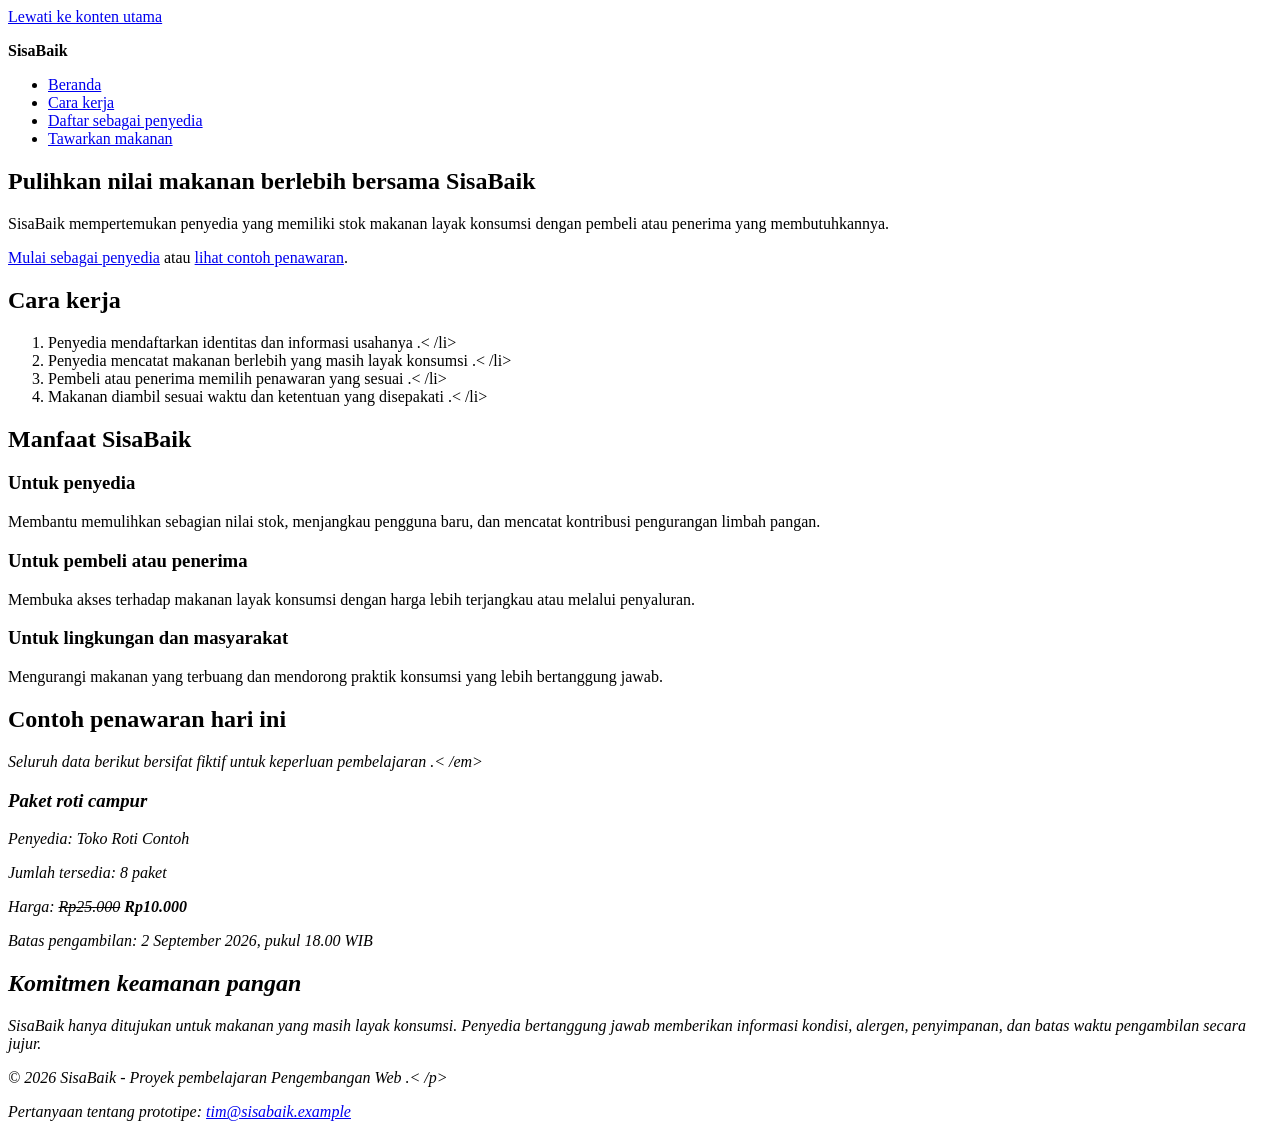
==== index.html @ a322e3f2 "feat: add semantic SisaBaik information page" ====
<! doctype html>
<html lang="id">
<head>
<meta charset="utf-8">
<meta name="viewport" content="width=device-width, initial-scale=1">
<meta
name="description"
content="SisaBaik membantu penyedia menawarkan makanan berlebih agar tetap bernilai, terjangkau, dan tidak
terbuang."
>
<title>Beranda | SisaBaik</title>
</head>
<body>
<a href="#konten-utama">Lewati ke konten utama</a>

<header>
<p><strong>SisaBaik</strong></p>
<nav aria-label="Navigasi utama">
<ul>
<li><a href="index.html" aria-current="page">Beranda</a></li>
<li><a href="#cara-kerja">Cara kerja</a></li>
<li><a href="daftar-penyedia.html">Daftar sebagai penyedia</a></li>
<li><a href="tawarkan-makanan.html">Tawarkan makanan</a></li>
</ul>
</nav>
</header>

<main id="konten-utama" tabindex="-1">
<section aria-labelledby="judul-utama">
<h1 id="judul-utama">Pulihkan nilai makanan berlebih bersama SisaBaik</h1>
<p>
SisaBaik mempertemukan penyedia yang memiliki stok makanan layak
konsumsi dengan pembeli atau penerima yang membutuhkannya.
</p>

<p>
<a href="daftar-penyedia.html">Mulai sebagai penyedia</a>
atau
<a href="#penawaran-contoh">lihat contoh penawaran</a>.
</p>
</section>

<section id="cara-kerja" aria-labelledby="judul-cara-kerja">
<h2 id="judul-cara-kerja">Cara kerja</h2>
<ol>
<li>Penyedia mendaftarkan identitas dan informasi usahanya .< /li>
<li>Penyedia mencatat makanan berlebih yang masih layak konsumsi .< /li>
<li>Pembeli atau penerima memilih penawaran yang sesuai .< /li>
<li>Makanan diambil sesuai waktu dan ketentuan yang disepakati .< /li>
</ol>
</section>

<section aria-labelledby="judul-manfaat">
<h2 id="judul-manfaat">Manfaat SisaBaik</h2>

<article>
<h3>Untuk penyedia</h3>
<p>
Membantu memulihkan sebagian nilai stok, menjangkau pengguna baru,
dan mencatat kontribusi pengurangan limbah pangan.
</p>
</article>

<article>
<h3>Untuk pembeli atau penerima</h3>
<p>
Membuka akses terhadap makanan layak konsumsi dengan harga lebih
terjangkau atau melalui penyaluran.

</p>
</article>

<article>
<h3>Untuk lingkungan dan masyarakat</h3>
<p>
Mengurangi makanan yang terbuang dan mendorong praktik konsumsi
yang lebih bertanggung jawab.
</p>
</article>
</section>

<section id="penawaran-contoh" aria-labelledby="judul-penawaran">
<h2 id="judul-penawaran">Contoh penawaran hari ini</h2>
<p><em>Seluruh data berikut bersifat fiktif untuk keperluan pembelajaran .< /em></p>

<article>
<h3>Paket roti campur</h3>
<p>Penyedia: Toko Roti Contoh</p>
<p>Jumlah tersedia: <data value="8">8 paket</data></p>
<p>Harga: <del>Rp25.000</del> <strong>Rp10.000</strong></p>
<p>
Batas pengambilan:
<time datetime="2026-09-02T18:00:00+07:00">
2 September 2026, pukul 18.00 WIB
</time>
</p>
</article>
</section>

<section aria-labelledby="judul-keamanan">
<h2 id="judul-keamanan">Komitmen keamanan pangan</h2>
<p>
SisaBaik hanya ditujukan untuk makanan yang masih layak konsumsi.
Penyedia bertanggung jawab memberikan informasi kondisi, alergen,
penyimpanan, dan batas waktu pengambilan secara jujur.
</p>
</section>
</main>

<footer>
<p>&copy; 2026 SisaBaik - Proyek pembelajaran Pengembangan Web .< /p>
<address>
Pertanyaan tentang prototipe:
<a href="mailto:tim@sisabaik.example">tim@sisabaik.example</a>
</address>
</footer>
</body>
</html>
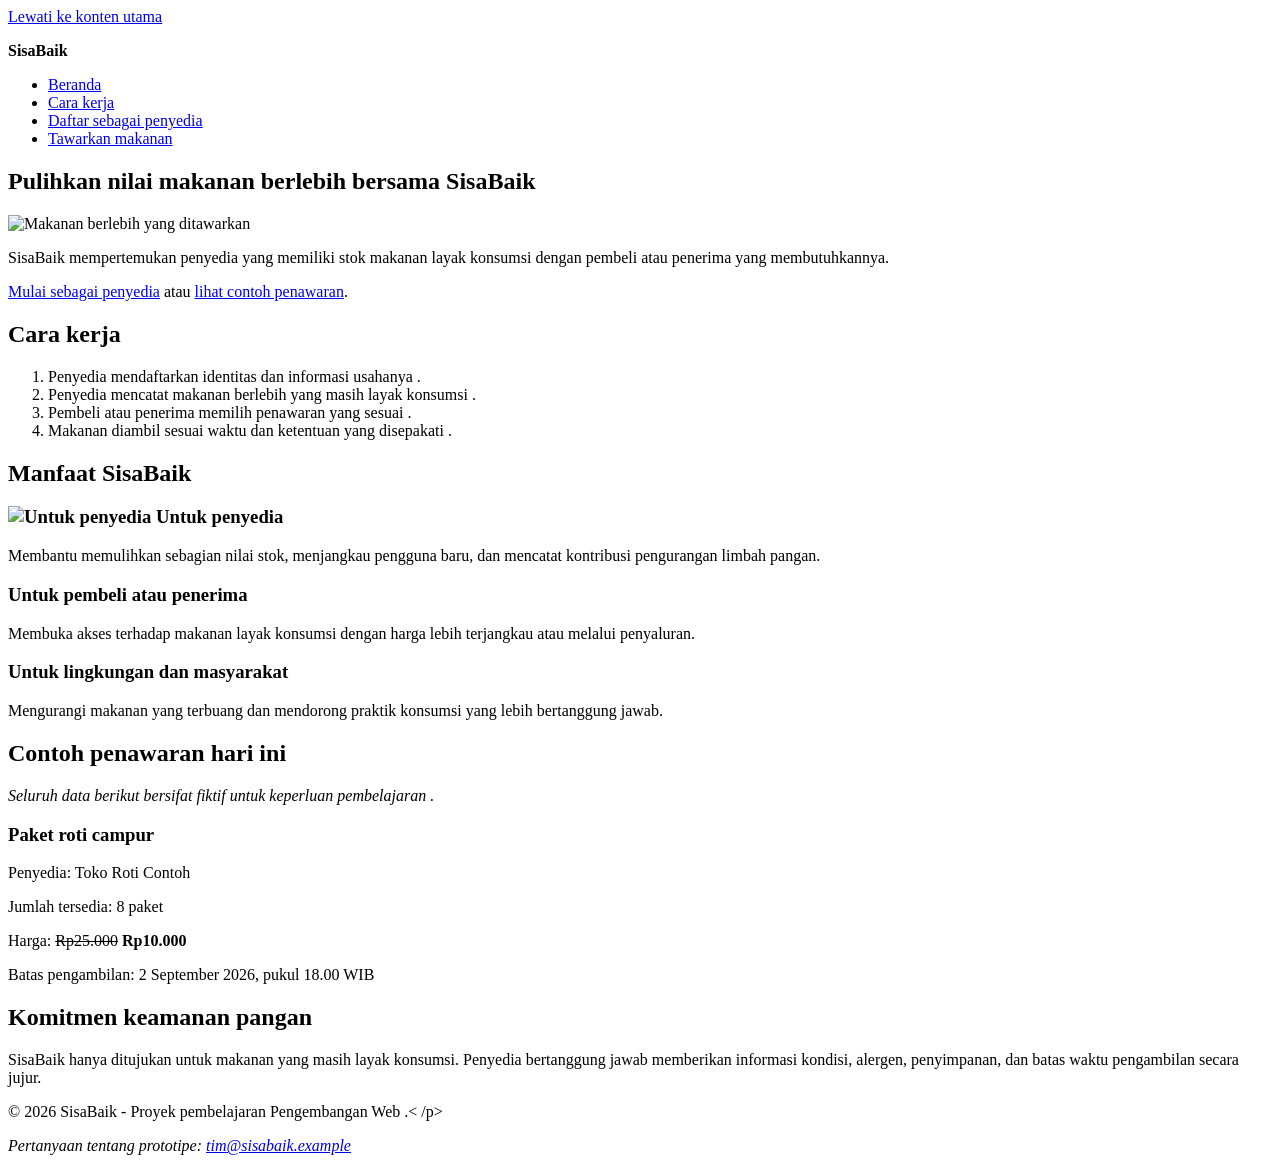
==== commit 9aed1db1: "feat: add semantic SisaBaik information page" ====
--- a/index.html
+++ b/index.html
@@ -1,4 +1,4 @@
-<! doctype html>
+<!doctype html>
 <html lang="id">
 <head>
 <meta charset="utf-8">
@@ -28,6 +28,7 @@
 <main id="konten-utama" tabindex="-1">
 <section aria-labelledby="judul-utama">
 <h1 id="judul-utama">Pulihkan nilai makanan berlebih bersama SisaBaik</h1>
+<img src="https://i.pinimg.com/1200x/7a/20/2a/7a202a8a9bad6365481005bea789d373.jpg" alt="Makanan berlebih yang ditawarkan">
 <p>
 SisaBaik mempertemukan penyedia yang memiliki stok makanan layak
 konsumsi dengan pembeli atau penerima yang membutuhkannya.
@@ -43,10 +44,10 @@
 <section id="cara-kerja" aria-labelledby="judul-cara-kerja">
 <h2 id="judul-cara-kerja">Cara kerja</h2>
 <ol>
-<li>Penyedia mendaftarkan identitas dan informasi usahanya .< /li>
-<li>Penyedia mencatat makanan berlebih yang masih layak konsumsi .< /li>
-<li>Pembeli atau penerima memilih penawaran yang sesuai .< /li>
-<li>Makanan diambil sesuai waktu dan ketentuan yang disepakati .< /li>
+<li>Penyedia mendaftarkan identitas dan informasi usahanya .</li>
+<li>Penyedia mencatat makanan berlebih yang masih layak konsumsi .</li>
+<li>Pembeli atau penerima memilih penawaran yang sesuai .</li>
+<li>Makanan diambil sesuai waktu dan ketentuan yang disepakati .</li>
 </ol>
 </section>
 
@@ -54,7 +55,9 @@
 <h2 id="judul-manfaat">Manfaat SisaBaik</h2>
 
 <article>
-<h3>Untuk penyedia</h3>
+<h3>
+<img src="https://i.pinimg.com/736x/c1/ca/9c/c1ca9c968f1ae34e19559c67ee6267c0.jpg" alt="Untuk penyedia" width="24" height="24">
+Untuk penyedia</h3>
 <p>
 Membantu memulihkan sebagian nilai stok, menjangkau pengguna baru,
 dan mencatat kontribusi pengurangan limbah pangan.
@@ -81,7 +84,7 @@
 
 <section id="penawaran-contoh" aria-labelledby="judul-penawaran">
 <h2 id="judul-penawaran">Contoh penawaran hari ini</h2>
-<p><em>Seluruh data berikut bersifat fiktif untuk keperluan pembelajaran .< /em></p>
+<p><em>Seluruh data berikut bersifat fiktif untuk keperluan pembelajaran .</em></p>
 
 <article>
 <h3>Paket roti campur</h3>
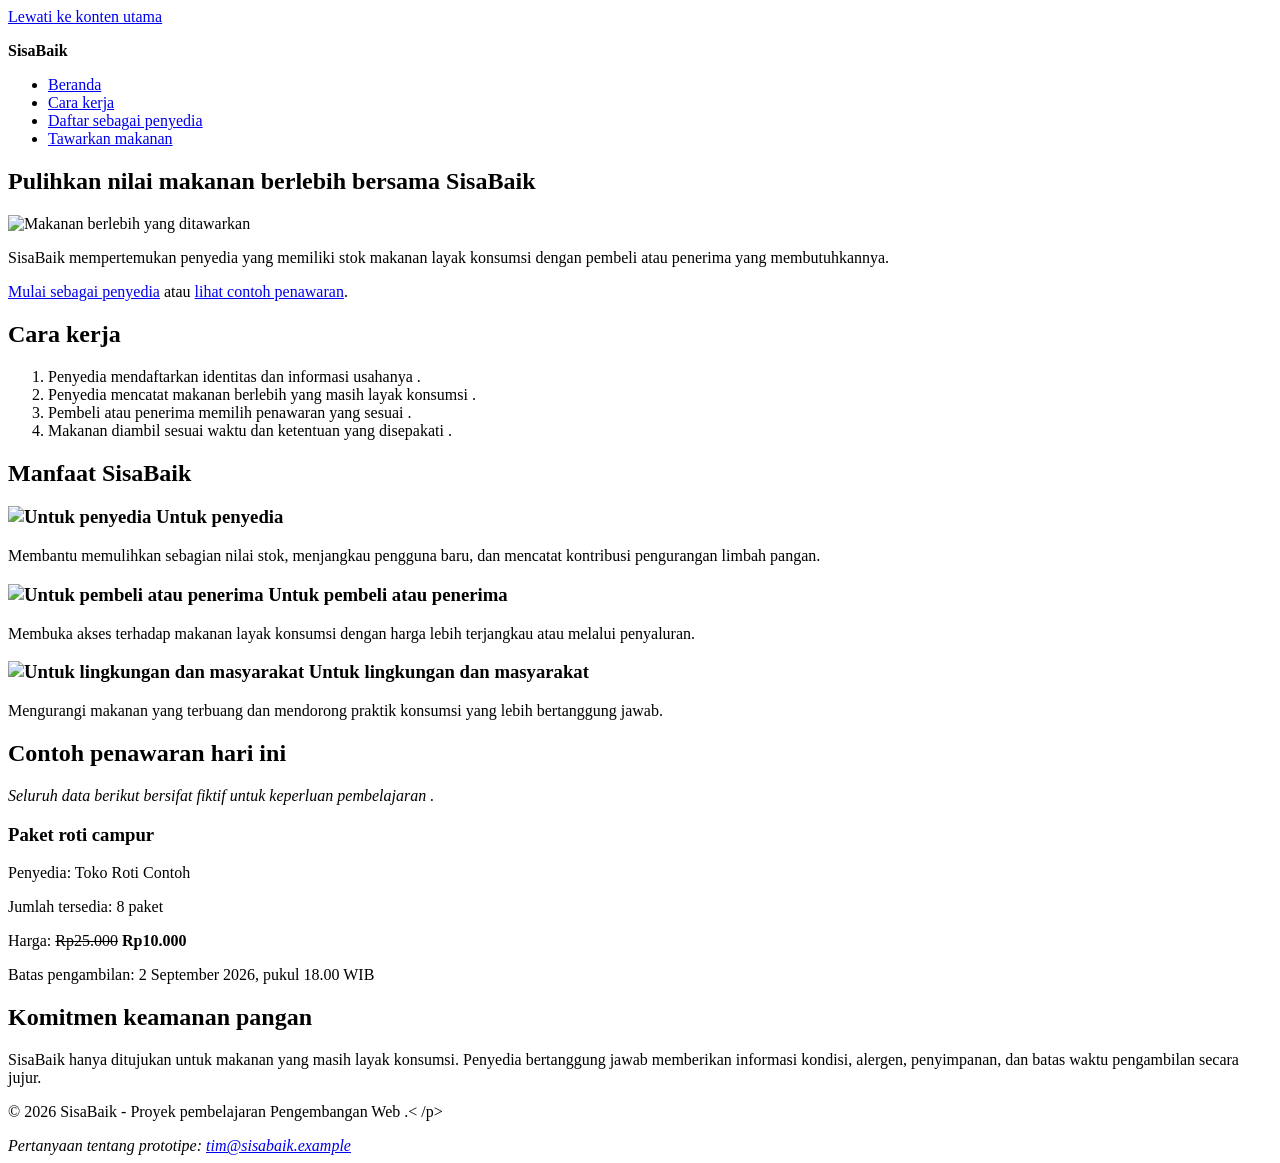
==== commit 927c9f3a: "feat: add semantic SisaBaik information page" ====
--- a/index.html
+++ b/index.html
@@ -65,7 +65,8 @@
 </article>
 
 <article>
-<h3>Untuk pembeli atau penerima</h3>
+<h3>
+ <img src="https://i.pinimg.com/736x/54/f4/b5/54f4b563f3159dc4403626c50e07b2ee.jpg" alt="Untuk pembeli atau penerima" width="24" height="24"> Untuk pembeli atau penerima</h3>
 <p>
 Membuka akses terhadap makanan layak konsumsi dengan harga lebih
 terjangkau atau melalui penyaluran.
@@ -74,7 +75,8 @@
 </article>
 
 <article>
-<h3>Untuk lingkungan dan masyarakat</h3>
+<h3>
+ <img src="https://i.pinimg.com/736x/95/54/26/95542684d42ed89b2cd9ba2938231e7e.jpg" alt="Untuk lingkungan dan masyarakat" width="24" height="24"> Untuk lingkungan dan masyarakat</h3>
 <p>
 Mengurangi makanan yang terbuang dan mendorong praktik konsumsi
 yang lebih bertanggung jawab.
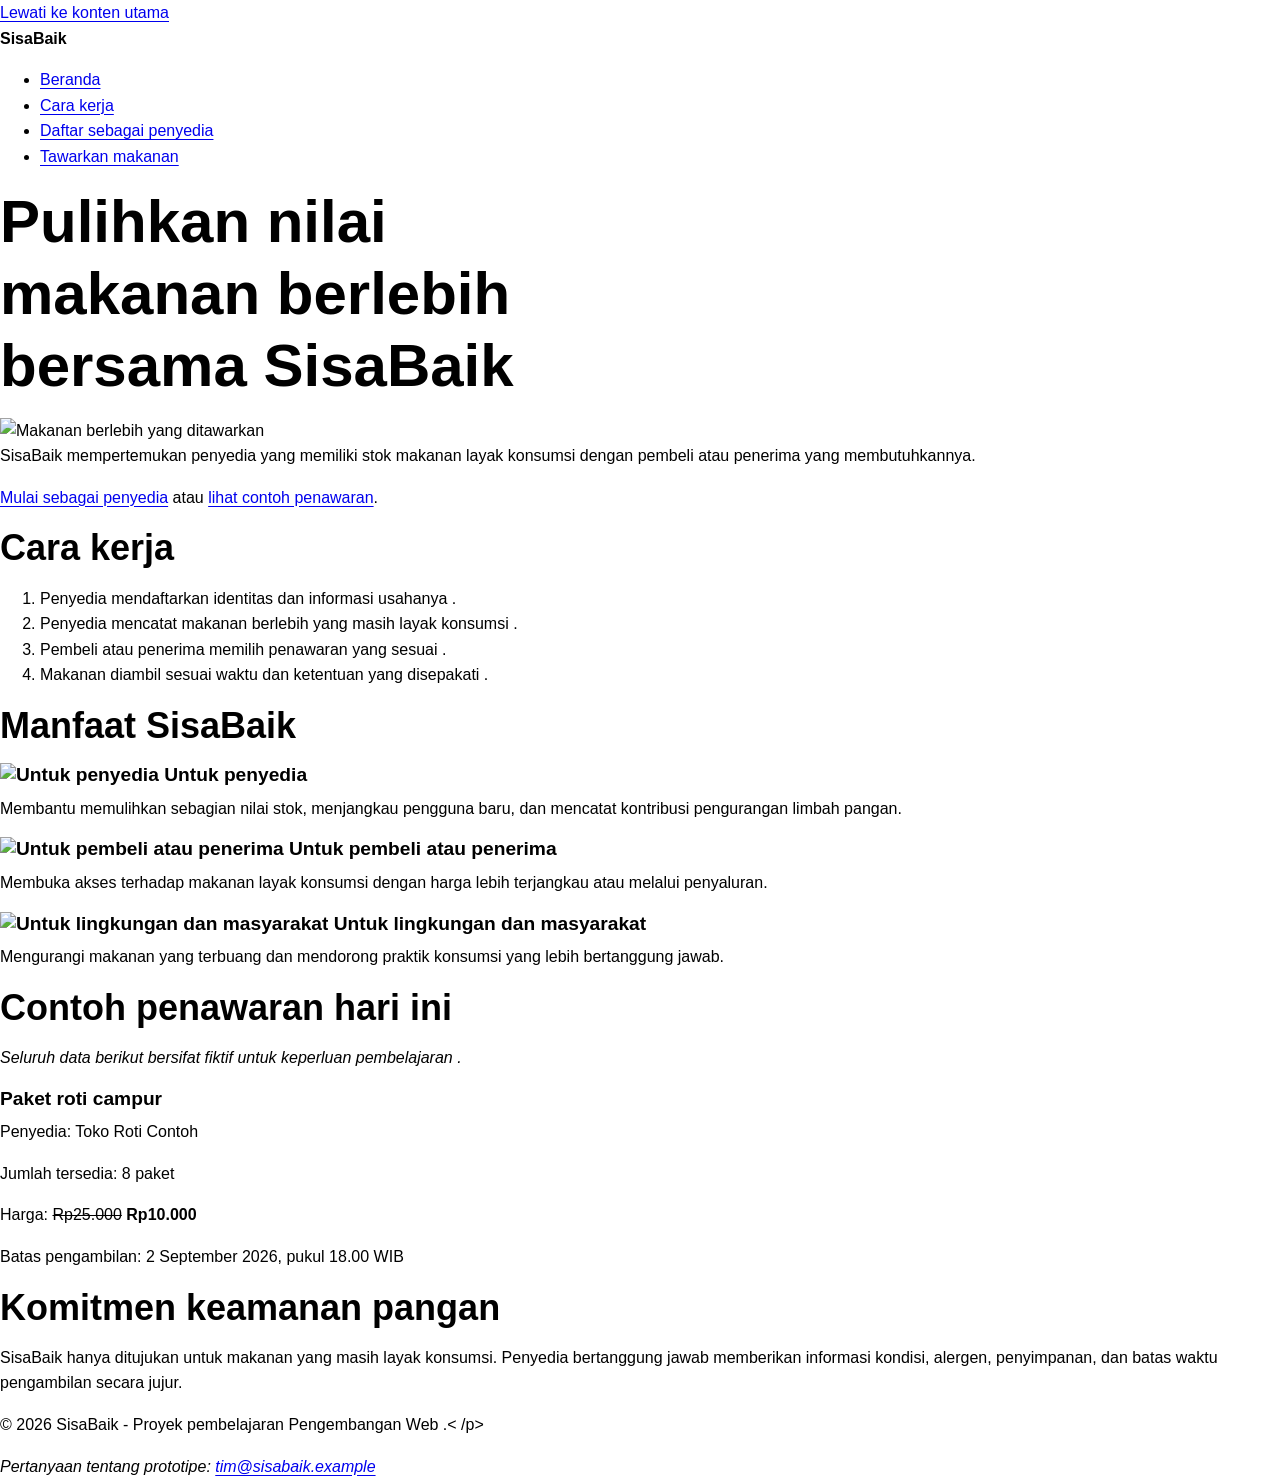
==== commit 812bed90: "feat: add responsive SisaBaik visual system" ====
--- a/index.html
+++ b/index.html
@@ -9,6 +9,7 @@
 terbuang."
 >
 <title>Beranda | SisaBaik</title>
+<link rel="stylesheet" href="styles.css">
 </head>
 <body>
 <a href="#konten-utama">Lewati ke konten utama</a>
--- a/styles.css
+++ b/styles.css
@@ -0,0 +1,378 @@
+:root {
+-- color-primary: #176b4d;
+-- color-primary-dark: #0f4f39;
+-- color-primary-soft: #e8f5ef;
+-- color-accent: #f2b84b;
+-- color-text: #17211b;
+-- color-muted: #52615a;
+-- color-surface: #ffffff;
+-- color-background: #f5f8f6;
+-- color-border: #cbd8d1;
+-- color-danger: #a52a2a;
+-- shadow-card: 0 0.5rem 1.5rem rgb(23 33 27 / 10%);
+-- radius-small: 0.5rem;
+-- radius-medium: 0.9rem;
+-- radius-large: 1.4rem;
+-- content-width: 72rem;
+}
+
+*:: before,
+*:: after {
+box-sizing: border-box;
+}
+html {
+scroll-behavior: smooth;
+}
+body {
+margin: 0;
+background: var( -- color-background);
+color: var( -- color-text);
+font-family: Arial, Helvetica, sans-serif;
+font-size: 1rem;
+line-height: 1.6;
+}
+h1,
+h2,
+h3,
+p {
+margin-block-start: 0;
+}
+h1,
+h2,
+h3 {
+line-height: 1.2;
+}
+h1 {
+max-width: 18ch;
+margin-block-end: 1rem;
+font-size: clamp(2rem, 7vw, 3.75rem);
+}
+
+h2 {
+margin-block-end: 1rem;
+font-size: clamp(1.5rem, 4vw, 2.25rem);
+}
+
+h3 {
+margin-block-end: 0.6rem;
+font-size: 1.2rem;
+}
+a {
+color: var( -- color-primary-dark);
+text-underline-offset: 0.2em;
+}
+a:hover {
+text-decoration-thickness: 0.18em;
+}
+:focus-visible {
+outline: 0.2rem solid var( -- color-accent);
+outline-offset: 0.2rem;
+}
+.skip-link {
+position: absolute;
+inset-block-start: 0.5rem;
+inset-inline-start: 0.5rem;
+z-index: 100;
+padding: 0.7rem 1rem;
+border-radius: var( -- radius-small);
+background: var( -- color-text);
+color: var( -- color-surface);
+transform: translateY(-180%);
+}
+.skip-link:focus {
+transform: translateY(0);
+}
+.container {
+width: min(100% - 2rem, var( -- content-width));
+margin-inline: auto;
+}
+.site-header {
+background: var( -- color-surface);
+border-block-end: 0.0625rem solid var( -- color-border);
+}
+.header-layout {
+display: flex;
+}
+
+flex-direction: column;
+gap: 0.75rem;
+padding-block: 1rem;
+
+.brand {
+margin: 0;
+color: var( -- color-primary-dark);
+font-size: 1.4rem;
+font-weight: 700;
+}
+.nav-list {
+display: flex;
+flex-wrap: wrap;
+gap: 0.5rem 1rem;
+margin: 0;
+padding: 0;
+list-style: none;
+}
+.nav-list a {
+display: inline-block;
+padding-block: 0.35rem;
+font-weight: 700;
+}
+.nav-list a[aria-current="page"] {
+color: var( -- color-primary);
+text-decoration-thickness: 0.2em;
+}
+.hero {
+padding-block: clamp(3rem, 10vw, 7rem);
+background:
+linear-gradient(135deg, rgb(232 245 239 / 95%), rgb(255 255 255 / 92%));
+}
+.hero-layout {
+display: grid;
+gap: 2rem;
+align-items: center;
+}
+.eyebrow f
+margin-block-end: 0.5rem;
+color: var( -- color-primary-dark);
+font-weight: 700;
+letter-spacing: 0.05em;
+text-transform: uppercase;
+
+.lead {
+max-width: 62ch;
+color: var( -- color-muted);
+font-size: 1.1rem;
+}
+
+.hero-panel {
+padding: 1.5rem;
+border: 0.0625rem solid var( -- color-border);
+border-radius: var( -- radius-large);
+background: var( -- color-surface);
+box-shadow: var( -- shadow-card);
+}
+.hero-panel strong {
+display: block;
+color: var( -- color-primary-dark);
+font-size: 2rem;
+}
+.button-group,
+.form-actions {
+display: flex;
+flex-wrap: wrap;
+gap: 0.75rem;
+align-items: center;
+}
+.button {
+display: inline-block;
+padding: 0.75rem 1rem;
+border: 0.125rem solid var( -- color-primary);
+border-radius: var( -- radius-small);
+background: var( -- color-primary);
+color: var( -- color-surface);
+font: inherit;
+font-weight: 700;
+line-height: 1.2;
+text-decoration: none;
+cursor: pointer;
+}
+
+.button:hover {
+background: var( -- color-primary-dark);
+border-color: var( -- color-primary-dark);
+}
+
+.button-secondary {
+background: transparent;
+color: var( -- color-primary-dark);
+}
+.section {
+padding-block: clamp(2.5rem, 7vw, 5rem);
+}
+.section-alt {
+background: var( -- color-surface);
+}
+.section-intro {
+max-width: 65ch;
+color: var( -- color-muted);
+}
+.steps-grid,
+.benefit-grid,
+.offer-grid {
+display: grid;
+grid-template-columns: 1fr;
+gap: 1rem;
+}
+.card {
+padding: 1.25rem;
+border: 0.0625rem solid var( -- color-border);
+border-radius: var( -- radius-medium);
+background: var( -- color-surface);
+box-shadow: var( -- shadow-card);
+}
+
+.step-number {
+display: inline-grid;
+width: 2.25rem;
+height: 2.25rem;
+margin-block-end: 0.75rem;
+place-items: center;
+border-radius: 50%;
+background: var( -- color-primary-soft);
+color: var( -- color-primary-dark);
+font-weight: 700;
+}
+.offer-card {
+display: flex;
+flex-direction: column;
+overflow: hidden;
+border: 0.0625rem solid var( -- color-border);
+border-radius: var( -- radius-medium);
+background: var( -- color-surface);
+box-shadow: var( -- shadow-card);
+}
+.offer-card __ visual {
+min-height: 8rem;
+background: linear-gradient(135deg, var( -- color-primary), var( -- color-primary-dark));
+}
+.offer-card __ content {
+display: flex;
+flex: 1;
+flex-direction: column;
+padding: 1.25rem;
+}
+.offer-card __ meta {
+color: var( -- color-muted);
+}
+.offer-card __ price {
+margin-block-start: auto;
+font-size: 1.15rem;
+}
+
+.badge {
+display: inline-block;
+width: fit-content;
+margin-block-end: 0.75rem;
+padding: 0.25rem 0.6rem;
+border-radius: 999px;
+background: var( -- color-primary-soft);
+color: var( -- color-primary-dark);
+font-size: 0.85rem;
+font-weight: 700;
+}
+
+.notice {
+padding: 1rem;
+border-inline-start: 0.3rem solid var( -- color-primary);
+border-radius: var( -- radius-small);
+background: var( -- color-primary-soft);
+}
+.page-heading {
+padding-block: clamp(2.5rem, 7vw, 5rem) 2rem;
+}
+.form-card {
+max-width: 56rem;
+margin-block-end: 3rem;
+padding: clamp(1rem, 4vw, 2rem);
+border: 0.0625rem solid var( -- color-border);
+border-radius: var( -- radius-large);
+background: var( -- color-surface);
+box-shadow: var( -- shadow-card);
+}
+.form-section {
+margin: 0 0 1.5rem;
+padding: 1.25rem;
+border: 0.0625rem solid var( -- color-border);
+border-radius: var( -- radius-medium);
+}
+.form-section legend {
+padding-inline: 0.4rem;
+color: var( -- color-primary-dark);
+font-size: 1.1rem;
+font-weight: 700;
+}
+label {
+display: inline-block;
+margin-block-end: 0.35rem;
+font-weight: 700;
+}
+input,
+select,
+textarea {
+width: 100%;
+padding: 0.7rem 0.75rem;
+border: 0.0625rem solid #809087;
+border-radius: var( -- radius-small);
+background: var( -- color-surface);
+color: var( -- color-text);
+font: inherit;
+}
+textarea {
+resize: vertical;
+}
+input:focus,
+select:focus,
+textarea:focus {
+border-color: var( -- color-primary-dark);
+}
+input[type="checkbox"],
+input[type="radio"] {
+width: 1.1rem;
+height: 1.1rem;
+margin: 0.2rem 0 0;
+accent-color: var( -- color-primary);
+}
+.required-note {
+color: var( -- color-muted);
+}
+.site-footer {
+padding-block: 2rem;
+background: var( -- color-primary-dark);
+color: var( -- color-surface);
+}
+.site-footer a {
+color: var( -- color-surface);
+}
+.footer-layout {
+display: flex;
+flex-direction: column;
+gap: 0.5rem;
+}
+.footer-layout p,
+.footer-layout address {
+margin: 0;
+}
+@media (min-width: 48rem) {
+.header-layout {
+flex-direction: row;
+justify-content: space-between;
+align-items: center;
+}
+
+.hero-layout {
+grid-template-columns: minmax(0, 1.5fr) minmax(15rem, 0.7fr);
+}
+.steps-grid,
+.benefit-grid {
+grid-template-columns: repeat(3, minmax(0, 1fr));
+}
+.offer-grid {
+grid-template-columns: repeat(2, minmax(0, 1fr));
+}
+
+.footer-layout {
+flex-direction: row;
+justify-content: space-between;
+align-items: center;
+}
+}
+@media (min-width: 68rem) {
+.offer-grid {
+grid-template-columns: repeat(3, minmax(0, 1fr));
+}
+}
+@media (prefers-reduced-motion: reduce) {
+html {
+scroll-behavior: auto;
+}
+}
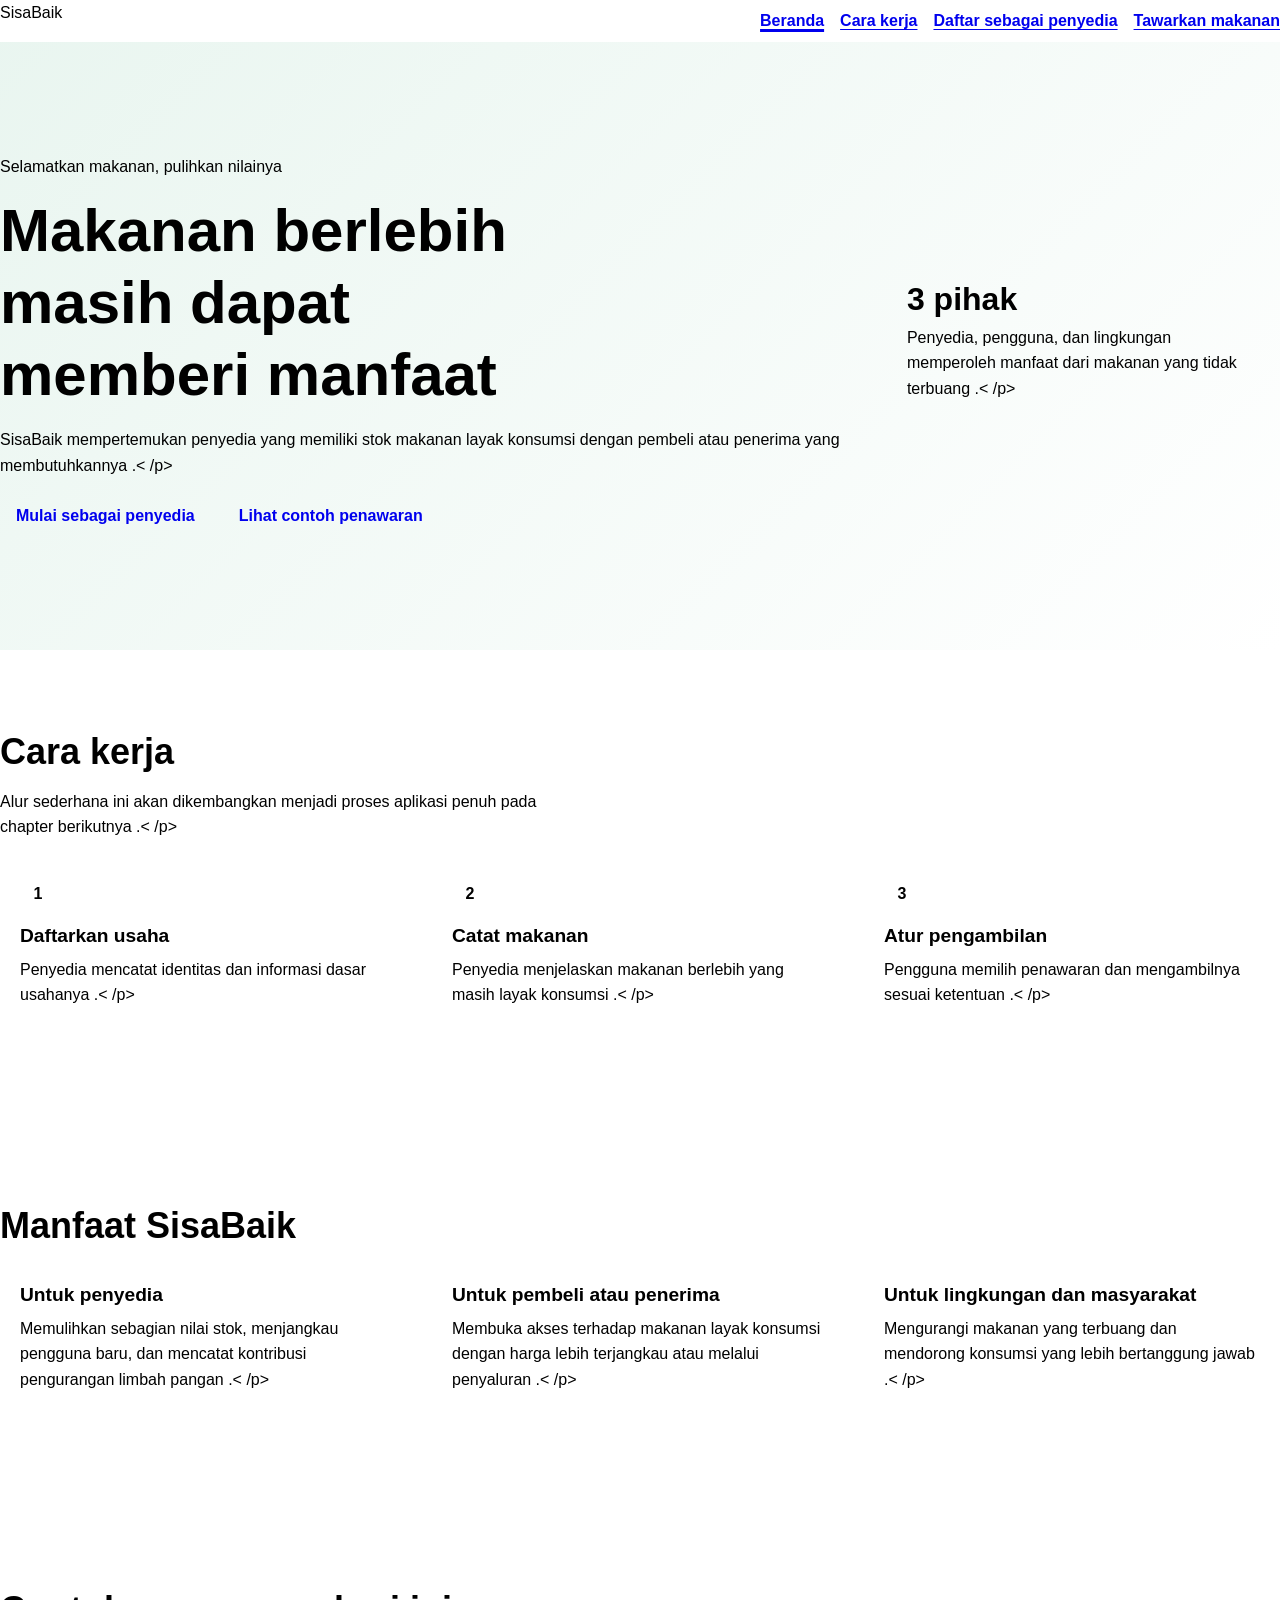
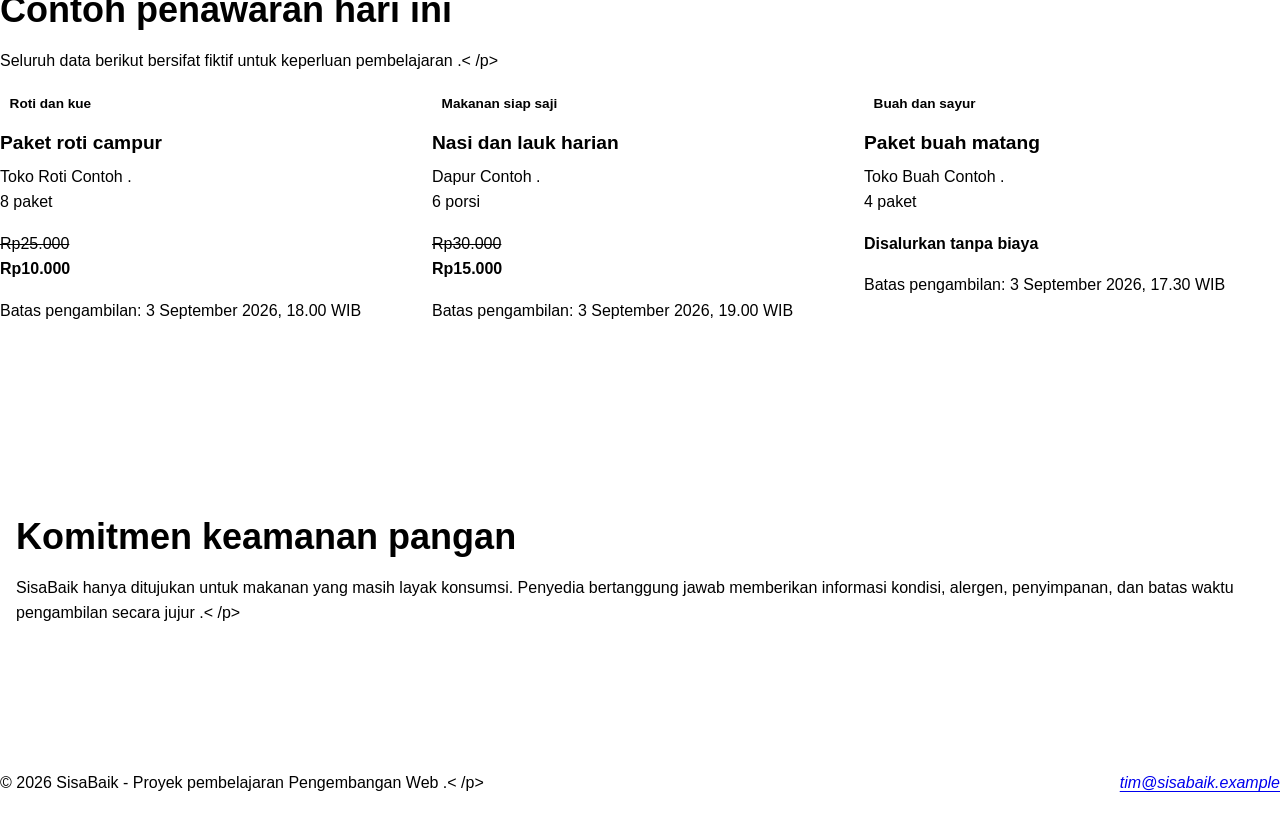
==== commit 8cef831d: "style: apply responsive layout to SisaBaik pages" ====
--- a/index.html
+++ b/index.html
@@ -1,124 +1,155 @@
-<!doctype html>
+<! doctype html>
 <html lang="id">
 <head>
 <meta charset="utf-8">
 <meta name="viewport" content="width=device-width, initial-scale=1">
-<meta
-name="description"
-content="SisaBaik membantu penyedia menawarkan makanan berlebih agar tetap bernilai, terjangkau, dan tidak
-terbuang."
->
+<meta name="description" content="SisaBaik membantu penyedia menawarkan makanan berlebih agar tetap bernilai,
+terjangkau, dan tidak terbuang.">
 <title>Beranda | SisaBaik</title>
 <link rel="stylesheet" href="styles.css">
 </head>
 <body>
-<a href="#konten-utama">Lewati ke konten utama</a>
+<a class="skip-link" href="#konten-utama">Lewati ke konten utama</a>
 
-<header>
-<p><strong>SisaBaik</strong></p>
+<header class="site-header">
+<div class="container header-layout">
+<p class="brand">SisaBaik</p>
 <nav aria-label="Navigasi utama">
-<ul>
+<ul class="nav-list">
 <li><a href="index.html" aria-current="page">Beranda</a></li>
 <li><a href="#cara-kerja">Cara kerja</a></li>
 <li><a href="daftar-penyedia.html">Daftar sebagai penyedia</a></li>
 <li><a href="tawarkan-makanan.html">Tawarkan makanan</a></li>
 </ul>
 </nav>
+</div>
 </header>
 
 <main id="konten-utama" tabindex="-1">
-<section aria-labelledby="judul-utama">
-<h1 id="judul-utama">Pulihkan nilai makanan berlebih bersama SisaBaik</h1>
-<img src="https://i.pinimg.com/1200x/7a/20/2a/7a202a8a9bad6365481005bea789d373.jpg" alt="Makanan berlebih yang ditawarkan">
-<p>
-SisaBaik mempertemukan penyedia yang memiliki stok makanan layak
-konsumsi dengan pembeli atau penerima yang membutuhkannya.
-</p>
-
-<p>
-<a href="daftar-penyedia.html">Mulai sebagai penyedia</a>
-atau
-<a href="#penawaran-contoh">lihat contoh penawaran</a>.
-</p>
+<section class="hero" aria-labelledby="judul-utama">
+<div class="container hero-layout">
+<div>
+<p class="eyebrow">Selamatkan makanan, pulihkan nilainya</p>
+<h1 id="judul-utama">Makanan berlebih masih dapat memberi manfaat</h1>
+<p class="lead">SisaBaik mempertemukan penyedia yang memiliki stok makanan layak konsumsi dengan pembeli
+atau penerima yang membutuhkannya .< /p>
+<div class="button-group">
+<a class="button" href="daftar-penyedia.html">Mulai sebagai penyedia</a>
+<a class="button button-secondary" href="#penawaran-contoh">Lihat contoh penawaran</a>
+</div>
+</div>
+<aside class="hero-panel" aria-label="Ringkasan manfaat SisaBaik">
+<strong>3 pihak</strong>
+<p>Penyedia, pengguna, dan lingkungan memperoleh manfaat dari makanan yang tidak terbuang .< /p>
+</aside>
+</div>
 </section>
 
-<section id="cara-kerja" aria-labelledby="judul-cara-kerja">
+<section class="section" id="cara-kerja" aria-labelledby="judul-cara-kerja">
+<div class="container">
 <h2 id="judul-cara-kerja">Cara kerja</h2>
-<ol>
-<li>Penyedia mendaftarkan identitas dan informasi usahanya .</li>
-<li>Penyedia mencatat makanan berlebih yang masih layak konsumsi .</li>
-<li>Pembeli atau penerima memilih penawaran yang sesuai .</li>
-<li>Makanan diambil sesuai waktu dan ketentuan yang disepakati .</li>
-</ol>
+<p class="section-intro">Alur sederhana ini akan dikembangkan menjadi proses aplikasi penuh pada chapter
+berikutnya .< /p>
+<div class="steps-grid">
+<article class="card">
+<span class="step-number" aria-hidden="true">1</span>
+<h3>Daftarkan usaha</h3>
+<p>Penyedia mencatat identitas dan informasi dasar usahanya .< /p>
+</article>
+<article class="card">
+<span class="step-number" aria-hidden="true">2</span>
+<h3>Catat makanan</h3>
+<p>Penyedia menjelaskan makanan berlebih yang masih layak konsumsi .< /p>
+</article>
+<article class="card">
+<span class="step-number" aria-hidden="true">3</span>
+<h3>Atur pengambilan</h3>
+<p>Pengguna memilih penawaran dan mengambilnya sesuai ketentuan .< /p>
+</article>
+</div>
+</div>
 </section>
 
-<section aria-labelledby="judul-manfaat">
+<section class="section section-alt" aria-labelledby="judul-manfaat">
+<div class="container">
 <h2 id="judul-manfaat">Manfaat SisaBaik</h2>
-
-<article>
-<h3>
-<img src="https://i.pinimg.com/736x/c1/ca/9c/c1ca9c968f1ae34e19559c67ee6267c0.jpg" alt="Untuk penyedia" width="24" height="24">
-Untuk penyedia</h3>
-<p>
-Membantu memulihkan sebagian nilai stok, menjangkau pengguna baru,
-dan mencatat kontribusi pengurangan limbah pangan.
-</p>
+<div class="benefit-grid">
+<article class="card">
+<h3>Untuk penyedia</h3>
+<p>Memulihkan sebagian nilai stok, menjangkau pengguna baru, dan mencatat kontribusi pengurangan limbah
+pangan .< /p>
 </article>
-
-<article>
-<h3>
- <img src="https://i.pinimg.com/736x/54/f4/b5/54f4b563f3159dc4403626c50e07b2ee.jpg" alt="Untuk pembeli atau penerima" width="24" height="24"> Untuk pembeli atau penerima</h3>
-<p>
-Membuka akses terhadap makanan layak konsumsi dengan harga lebih
-terjangkau atau melalui penyaluran.
-
-</p>
+<article class="card">
+<h3>Untuk pembeli atau penerima</h3>
+<p>Membuka akses terhadap makanan layak konsumsi dengan harga lebih terjangkau atau melalui
+penyaluran .< /p>
 </article>
-
-<article>
-<h3>
- <img src="https://i.pinimg.com/736x/95/54/26/95542684d42ed89b2cd9ba2938231e7e.jpg" alt="Untuk lingkungan dan masyarakat" width="24" height="24"> Untuk lingkungan dan masyarakat</h3>
-<p>
-Mengurangi makanan yang terbuang dan mendorong praktik konsumsi
-yang lebih bertanggung jawab.
-</p>
+<article class="card">
+<h3>Untuk lingkungan dan masyarakat</h3>
+<p>Mengurangi makanan yang terbuang dan mendorong konsumsi yang lebih bertanggung jawab .< /p>
 </article>
+</div>
+</div>
 </section>
 
-<section id="penawaran-contoh" aria-labelledby="judul-penawaran">
+<section class="section" id="penawaran-contoh" aria-labelledby="judul-penawaran">
+<div class="container">
 <h2 id="judul-penawaran">Contoh penawaran hari ini</h2>
-<p><em>Seluruh data berikut bersifat fiktif untuk keperluan pembelajaran .</em></p>
-
-<article>
+<p class="section-intro">Seluruh data berikut bersifat fiktif untuk keperluan pembelajaran .< /p>
+<div class="offer-grid">
+<article class="offer-card">
+<div class="offer-card __ visual" aria-hidden="true"></div>
+<div class="offer-card __ content">
+<span class="badge">Roti dan kue</span>
 <h3>Paket roti campur</h3>
-<p>Penyedia: Toko Roti Contoh</p>
-<p>Jumlah tersedia: <data value="8">8 paket</data></p>
-<p>Harga: <del>Rp25.000</del> <strong>Rp10.000</strong></p>
-<p>
-Batas pengambilan:
-<time datetime="2026-09-02T18:00:00+07:00">
-2 September 2026, pukul 18.00 WIB
-</time>
-</p>
+<p class="offer-card __ meta">Toko Roti Contoh . <data value="8">8 paket</data></p>
+<p class="offer-card __ price"><del>Rp25.000</del> <strong>Rp10.000</strong></p>
+<p>Batas pengambilan: <time datetime="2026-09-03T18:00:00+07:00">3 September 2026, 18.00
+WIB</time></p>
+</div>
 </article>
+<article class="offer-card">
+<div class="offer-card_visual" aria-hidden="true"></div>
+<div class="offer-card __ content">
+<span class="badge">Makanan siap saji</span>
+<h3>Nasi dan lauk harian</h3>
+<p class="offer-card __ meta">Dapur Contoh . <data value="6">6 porsi</data></p>
+<p class="offer-card __ price"><del>Rp30.000</del> <strong>Rp15.000</strong></p>
+<p>Batas pengambilan: <time datetime="2026-09-03T19:00:00+07:00">3 September 2026, 19.00
+WIB</time></p>
+</div>
+</article>
+<article class="offer-card">
+<div class="offer-card __ visual" aria-hidden="true"></div>
+<div class="offer-card __ content">
+<span class="badge">Buah dan sayur</span>
+<h3>Paket buah matang</h3>
+<p class="offer-card __ meta">Toko Buah Contoh . <data value="4">4 paket</data></p>
+<p class="offer-card __ price"><strong>Disalurkan tanpa biaya</strong></p>
+<p>Batas pengambilan: <time datetime="2026-09-03T17:30:00+07:00">3 September 2026, 17.30
+WIB</time></p>
+</div>
+</article>
+</div>
+</div>
 </section>
 
-<section aria-labelledby="judul-keamanan">
+<section class="section section-alt" aria-labelledby="judul-keamanan">
+<div class="container">
+<div class="notice">
 <h2 id="judul-keamanan">Komitmen keamanan pangan</h2>
-<p>
-SisaBaik hanya ditujukan untuk makanan yang masih layak konsumsi.
-Penyedia bertanggung jawab memberikan informasi kondisi, alergen,
-penyimpanan, dan batas waktu pengambilan secara jujur.
-</p>
+<p>SisaBaik hanya ditujukan untuk makanan yang masih layak konsumsi. Penyedia bertanggung jawab memberikan
+informasi kondisi, alergen, penyimpanan, dan batas waktu pengambilan secara jujur .< /p>
+</div>
+</div>
 </section>
 </main>
 
-<footer>
+<footer class="site-footer">
+<div class="container footer-layout">
 <p>&copy; 2026 SisaBaik - Proyek pembelajaran Pengembangan Web .< /p>
-<address>
-Pertanyaan tentang prototipe:
-<a href="mailto:tim@sisabaik.example">tim@sisabaik.example</a>
-</address>
+<address><a href="mailto:tim@sisabaik.example">tim@sisabaik.example</a></address>
+</div>
 </footer>
 </body>
 </html>
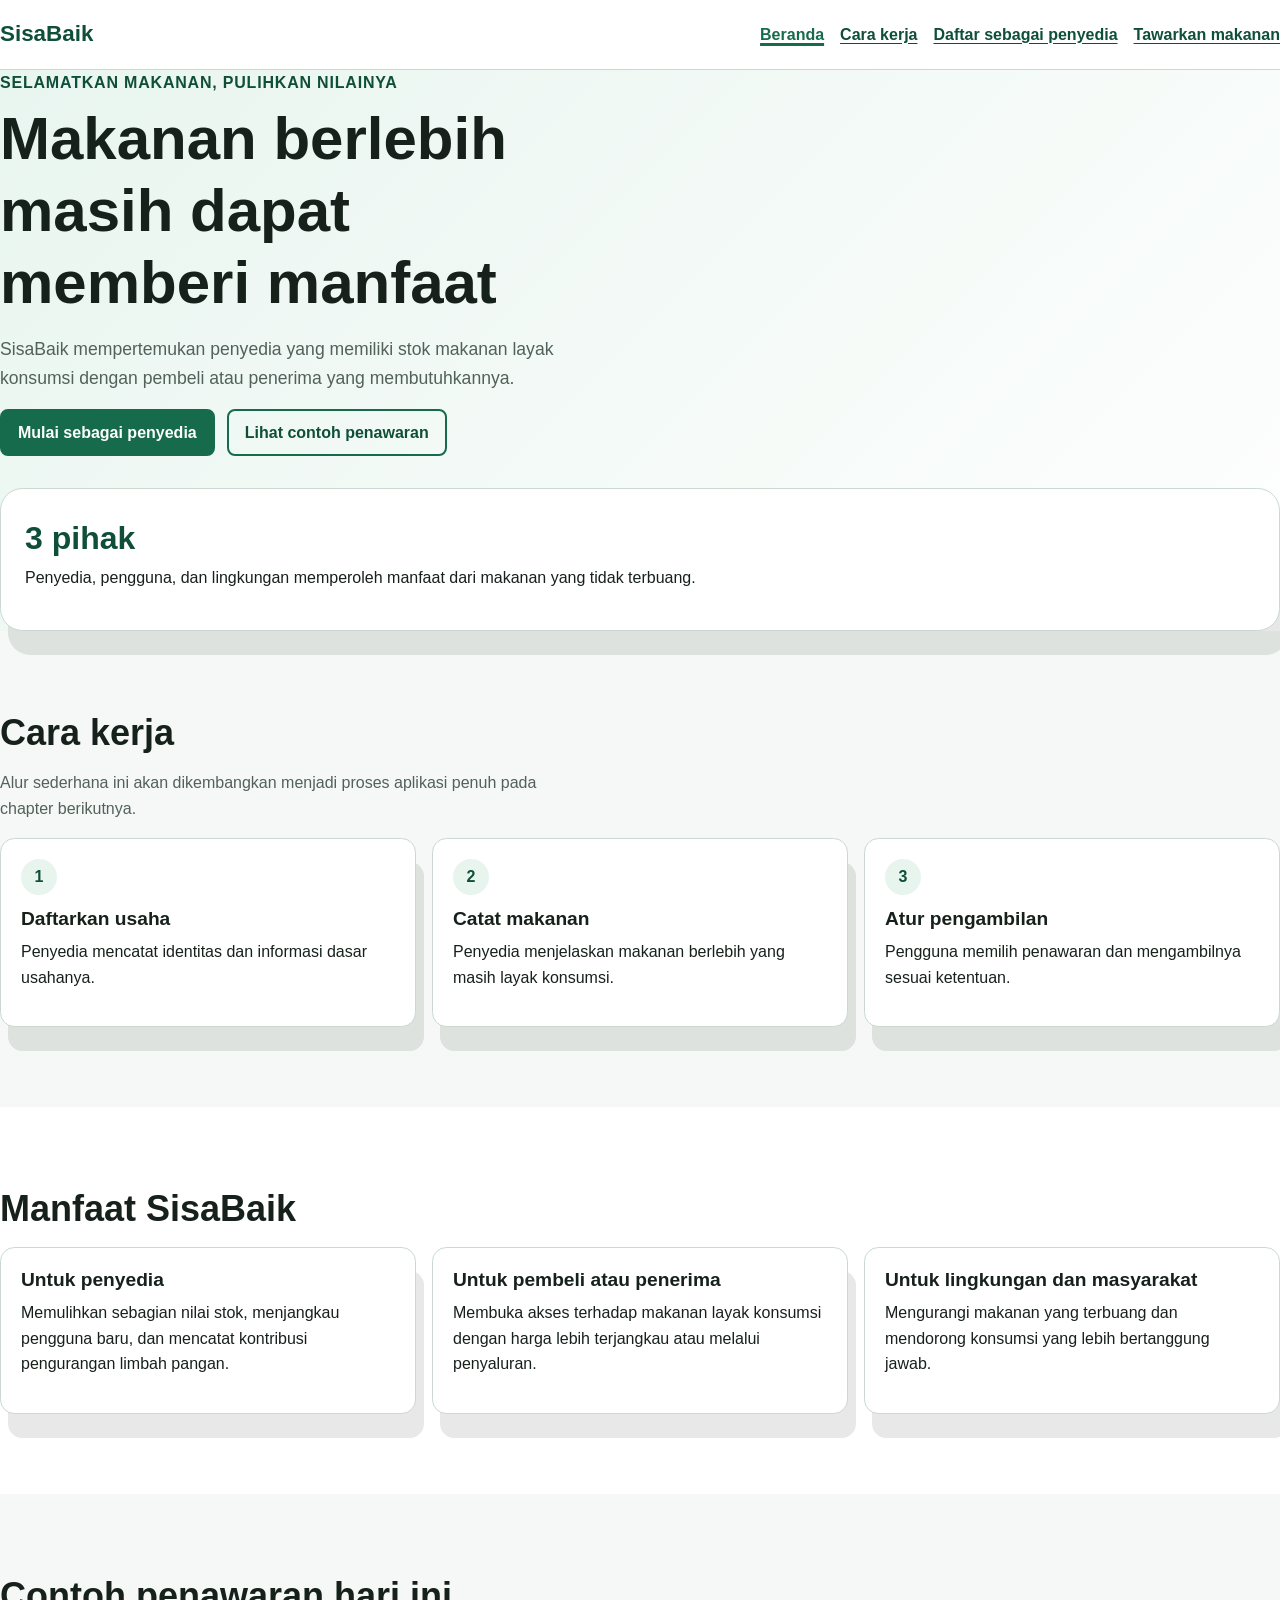
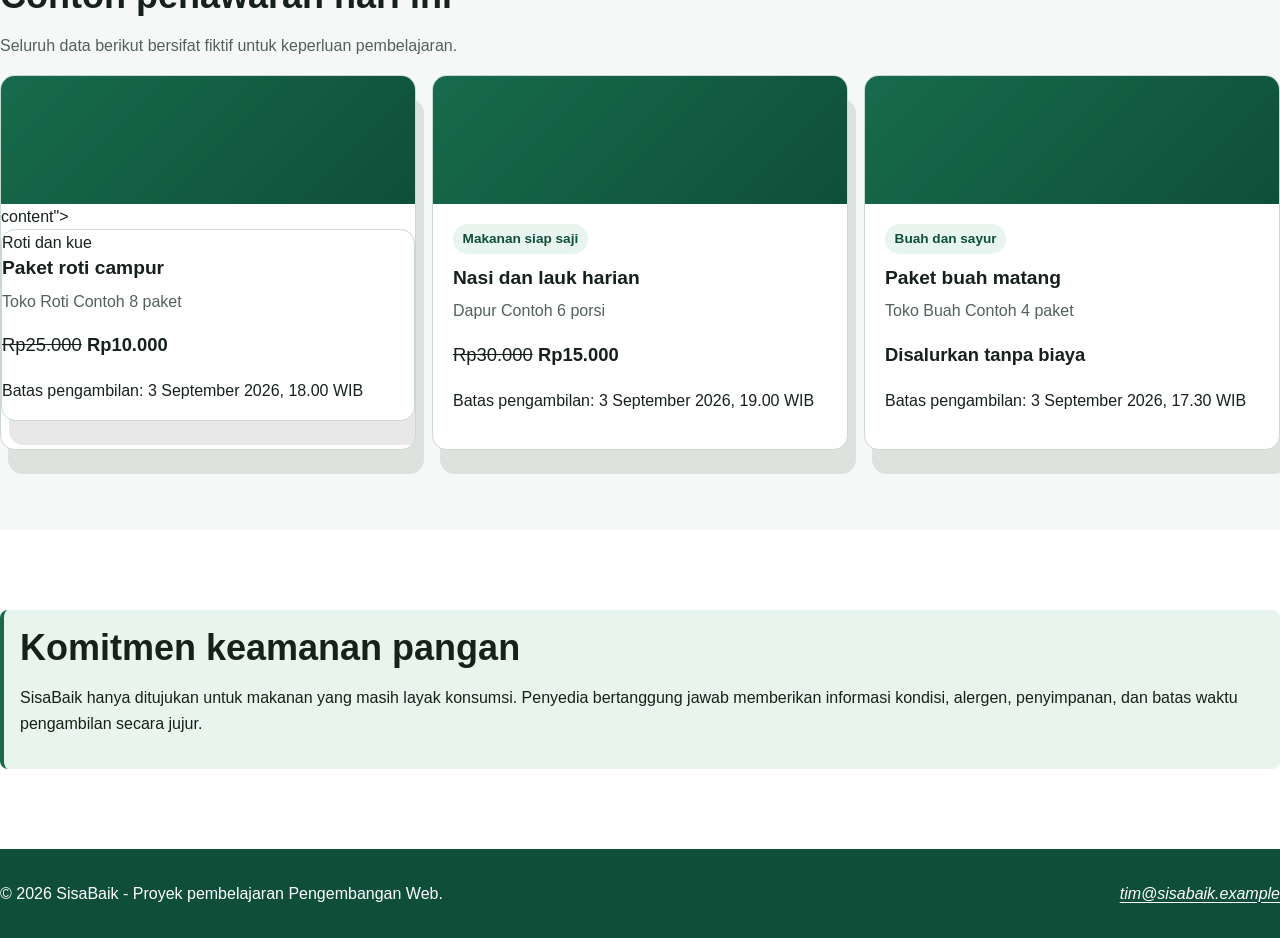
==== commit 0a4bc216: "style: apply responsive layout to SisaBaik pages" ====
--- a/index.html
+++ b/index.html
@@ -1,16 +1,14 @@
-<! doctype html>
+<!doctype html>
 <html lang="id">
 <head>
 <meta charset="utf-8">
 <meta name="viewport" content="width=device-width, initial-scale=1">
-<meta name="description" content="SisaBaik membantu penyedia menawarkan makanan berlebih agar tetap bernilai,
-terjangkau, dan tidak terbuang.">
+<meta name="description" content="SisaBaik membantu penyedia menawarkan makanan berlebih agar tetap bernilai, terjangkau, dan tidak terbuang.">
 <title>Beranda | SisaBaik</title>
 <link rel="stylesheet" href="styles.css">
 </head>
 <body>
 <a class="skip-link" href="#konten-utama">Lewati ke konten utama</a>
-
 <header class="site-header">
 <div class="container header-layout">
 <p class="brand">SisaBaik</p>
@@ -24,7 +22,6 @@
 </nav>
 </div>
 </header>
-
 <main id="konten-utama" tabindex="-1">
 <section class="hero" aria-labelledby="judul-utama">
 <div class="container hero-layout">
@@ -32,7 +29,7 @@
 <p class="eyebrow">Selamatkan makanan, pulihkan nilainya</p>
 <h1 id="judul-utama">Makanan berlebih masih dapat memberi manfaat</h1>
 <p class="lead">SisaBaik mempertemukan penyedia yang memiliki stok makanan layak konsumsi dengan pembeli
-atau penerima yang membutuhkannya .< /p>
+atau penerima yang membutuhkannya.</p>
 <div class="button-group">
 <a class="button" href="daftar-penyedia.html">Mulai sebagai penyedia</a>
 <a class="button button-secondary" href="#penawaran-contoh">Lihat contoh penawaran</a>
@@ -40,36 +37,34 @@
 </div>
 <aside class="hero-panel" aria-label="Ringkasan manfaat SisaBaik">
 <strong>3 pihak</strong>
-<p>Penyedia, pengguna, dan lingkungan memperoleh manfaat dari makanan yang tidak terbuang .< /p>
+<p>Penyedia, pengguna, dan lingkungan memperoleh manfaat dari makanan yang tidak terbuang.</p>
 </aside>
 </div>
 </section>
-
 <section class="section" id="cara-kerja" aria-labelledby="judul-cara-kerja">
 <div class="container">
 <h2 id="judul-cara-kerja">Cara kerja</h2>
 <p class="section-intro">Alur sederhana ini akan dikembangkan menjadi proses aplikasi penuh pada chapter
-berikutnya .< /p>
+berikutnya.</p>
 <div class="steps-grid">
 <article class="card">
 <span class="step-number" aria-hidden="true">1</span>
 <h3>Daftarkan usaha</h3>
-<p>Penyedia mencatat identitas dan informasi dasar usahanya .< /p>
+<p>Penyedia mencatat identitas dan informasi dasar usahanya.</p>
 </article>
 <article class="card">
 <span class="step-number" aria-hidden="true">2</span>
 <h3>Catat makanan</h3>
-<p>Penyedia menjelaskan makanan berlebih yang masih layak konsumsi .< /p>
+<p>Penyedia menjelaskan makanan berlebih yang masih layak konsumsi.</p>
 </article>
 <article class="card">
 <span class="step-number" aria-hidden="true">3</span>
 <h3>Atur pengambilan</h3>
-<p>Pengguna memilih penawaran dan mengambilnya sesuai ketentuan .< /p>
+<p>Pengguna memilih penawaran dan mengambilnya sesuai ketentuan.</p>
 </article>
 </div>
 </div>
 </section>
-
 <section class="section section-alt" aria-labelledby="judul-manfaat">
 <div class="container">
 <h2 id="judul-manfaat">Manfaat SisaBaik</h2>
@@ -77,55 +72,54 @@
 <article class="card">
 <h3>Untuk penyedia</h3>
 <p>Memulihkan sebagian nilai stok, menjangkau pengguna baru, dan mencatat kontribusi pengurangan limbah
-pangan .< /p>
+pangan.</p>
 </article>
 <article class="card">
 <h3>Untuk pembeli atau penerima</h3>
 <p>Membuka akses terhadap makanan layak konsumsi dengan harga lebih terjangkau atau melalui
-penyaluran .< /p>
+penyaluran.</p>
 </article>
 <article class="card">
 <h3>Untuk lingkungan dan masyarakat</h3>
-<p>Mengurangi makanan yang terbuang dan mendorong konsumsi yang lebih bertanggung jawab .< /p>
+<p>Mengurangi makanan yang terbuang dan mendorong konsumsi yang lebih bertanggung jawab.</p>
 </article>
 </div>
 </div>
 </section>
-
 <section class="section" id="penawaran-contoh" aria-labelledby="judul-penawaran">
 <div class="container">
 <h2 id="judul-penawaran">Contoh penawaran hari ini</h2>
-<p class="section-intro">Seluruh data berikut bersifat fiktif untuk keperluan pembelajaran .< /p>
+<p class="section-intro">Seluruh data berikut bersifat fiktif untuk keperluan pembelajaran.</p>
 <div class="offer-grid">
 <article class="offer-card">
-<div class="offer-card __ visual" aria-hidden="true"></div>
-<div class="offer-card __ content">
+<div class="offer-card_visual" aria-hidden="true"></div>
+content"> <div class="offer-card
 <span class="badge">Roti dan kue</span>
 <h3>Paket roti campur</h3>
-<p class="offer-card __ meta">Toko Roti Contoh . <data value="8">8 paket</data></p>
-<p class="offer-card __ price"><del>Rp25.000</del> <strong>Rp10.000</strong></p>
+<p class="offer-card_meta">Toko Roti Contoh <data value="8">8 paket</data></p>
+<p class="offer-card_price"><del>Rp25.000</del> <strong>Rp10.000</strong></p>
 <p>Batas pengambilan: <time datetime="2026-09-03T18:00:00+07:00">3 September 2026, 18.00
 WIB</time></p>
 </div>
 </article>
 <article class="offer-card">
 <div class="offer-card_visual" aria-hidden="true"></div>
-<div class="offer-card __ content">
+<div class="offer-card_content">
 <span class="badge">Makanan siap saji</span>
 <h3>Nasi dan lauk harian</h3>
-<p class="offer-card __ meta">Dapur Contoh . <data value="6">6 porsi</data></p>
-<p class="offer-card __ price"><del>Rp30.000</del> <strong>Rp15.000</strong></p>
+<p class="offer-card_meta">Dapur Contoh <data value="6">6 porsi</data></p>
+<p class="offer-card_price"><del>Rp30.000</del> <strong>Rp15.000</strong></p>
 <p>Batas pengambilan: <time datetime="2026-09-03T19:00:00+07:00">3 September 2026, 19.00
 WIB</time></p>
 </div>
 </article>
 <article class="offer-card">
-<div class="offer-card __ visual" aria-hidden="true"></div>
-<div class="offer-card __ content">
+<div class="offer-card_visual" aria-hidden="true"></div>
+<div class="offer-card_content">
 <span class="badge">Buah dan sayur</span>
 <h3>Paket buah matang</h3>
-<p class="offer-card __ meta">Toko Buah Contoh . <data value="4">4 paket</data></p>
-<p class="offer-card __ price"><strong>Disalurkan tanpa biaya</strong></p>
+<p class="offer-card_meta">Toko Buah Contoh <data value="4">4 paket</data></p>
+<p class="offer-card_price"><strong>Disalurkan tanpa biaya</strong></p>
 <p>Batas pengambilan: <time datetime="2026-09-03T17:30:00+07:00">3 September 2026, 17.30
 WIB</time></p>
 </div>
@@ -133,21 +127,18 @@
 </div>
 </div>
 </section>
-
 <section class="section section-alt" aria-labelledby="judul-keamanan">
 <div class="container">
 <div class="notice">
 <h2 id="judul-keamanan">Komitmen keamanan pangan</h2>
-<p>SisaBaik hanya ditujukan untuk makanan yang masih layak konsumsi. Penyedia bertanggung jawab memberikan
-informasi kondisi, alergen, penyimpanan, dan batas waktu pengambilan secara jujur .< /p>
+<p>SisaBaik hanya ditujukan untuk makanan yang masih layak konsumsi. Penyedia bertanggung jawab memberikan informasi kondisi, alergen, penyimpanan, dan batas waktu pengambilan secara jujur.</p>
 </div>
 </div>
 </section>
 </main>
-
 <footer class="site-footer">
 <div class="container footer-layout">
-<p>&copy; 2026 SisaBaik - Proyek pembelajaran Pengembangan Web .< /p>
+<p>&copy; 2026 SisaBaik - Proyek pembelajaran Pengembangan Web.</p>
 <address><a href="mailto:tim@sisabaik.example">tim@sisabaik.example</a></address>
 </div>
 </footer>
--- a/styles.css
+++ b/styles.css
@@ -1,23 +1,23 @@
 :root {
--- color-primary: #176b4d;
--- color-primary-dark: #0f4f39;
--- color-primary-soft: #e8f5ef;
--- color-accent: #f2b84b;
--- color-text: #17211b;
--- color-muted: #52615a;
--- color-surface: #ffffff;
--- color-background: #f5f8f6;
--- color-border: #cbd8d1;
--- color-danger: #a52a2a;
--- shadow-card: 0 0.5rem 1.5rem rgb(23 33 27 / 10%);
--- radius-small: 0.5rem;
--- radius-medium: 0.9rem;
--- radius-large: 1.4rem;
--- content-width: 72rem;
-}
-
-*:: before,
-*:: after {
+--color-primary: #176b4d;
+--color-primary-dark: #0f4f39;
+--color-primary-soft: #e8f5ef;
+--color-accent: #f2b84b;
+--color-text: #17211b;
+--color-muted: #52615a;
+--color-surface: #ffffff;
+--color-background: #f5f8f6;
+--color-border: #cbd8d1;
+--color-danger: #a52a2a;
+--shadow-card: 00.5rem 1.5rem rgb(23 33 27/10%);
+--radius-small: 0.5rem;
+--radius-medium: 0.9rem;
+--radius-large: 1.4rem;
+--content-width: 72rem;
+}
+*
+*::before,
+*::after {
 box-sizing: border-box;
 }
 html {
@@ -25,47 +25,29 @@
 }
 body {
 margin: 0;
-background: var( -- color-background);
-color: var( -- color-text);
+background: var(--color-background);
+color: var(--color-text);
 font-family: Arial, Helvetica, sans-serif;
 font-size: 1rem;
 line-height: 1.6;
 }
+h1, h2, h3, p { margin-block-start: 0; }
 h1,
 h2,
-h3,
-p {
-margin-block-start: 0;
-}
-h1,
-h2,
-h3 {
-line-height: 1.2;
-}
+h3 { line-height: 1.2;}
 h1 {
 max-width: 18ch;
-margin-block-end: 1rem;
-font-size: clamp(2rem, 7vw, 3.75rem);
-}
-
+ margin-block-end: 1rem; font-size: clamp(2rem, 7vw, 3.75rem);}
 h2 {
-margin-block-end: 1rem;
-font-size: clamp(1.5rem, 4vw, 2.25rem);
-}
-
+ margin-block-end: 1rem; font-size: clamp(1.5rem, 4vw, 2.25rem);}
 h3 {
-margin-block-end: 0.6rem;
-font-size: 1.2rem;
-}
-a {
-color: var( -- color-primary-dark);
-text-underline-offset: 0.2em;
-}
+ margin-block-end: 0.6rem; font-size: 1.2rem;}
+a { color: var(--color-primary-dark); text-underline-offset: 0.2em;}
 a:hover {
-text-decoration-thickness: 0.18em;
+    text-decoration-thickness: 0.18em;
 }
 :focus-visible {
-outline: 0.2rem solid var( -- color-accent);
+outline: 0.2rem solid var(--color-accent);
 outline-offset: 0.2rem;
 }
 .skip-link {
@@ -74,87 +56,59 @@
 inset-inline-start: 0.5rem;
 z-index: 100;
 padding: 0.7rem 1rem;
-border-radius: var( -- radius-small);
-background: var( -- color-text);
-color: var( -- color-surface);
+border-radius: var(--radius-small);
+background: var(--color-text);
+color: var(--color-surface);
 transform: translateY(-180%);
 }
 .skip-link:focus {
 transform: translateY(0);
 }
 .container {
-width: min(100% - 2rem, var( -- content-width));
+width: min (100% - 2rem, var(--content-width));
 margin-inline: auto;
 }
 .site-header {
-background: var( -- color-surface);
-border-block-end: 0.0625rem solid var( -- color-border);
-}
-.header-layout {
-display: flex;
-}
-
-flex-direction: column;
+background: var(--color-surface);
+border-block-end: 0.0625rem solid var(--color-border);
+}
+.header-layout { display: flex;
+    flex-direction: column;
 gap: 0.75rem;
 padding-block: 1rem;
+}
+.brand {
+ margin: 0; color: var(--color-primary-dark); font-size: 1.4rem; font-weight: 700;}
+.nav-list {
 
-.brand {
-margin: 0;
-color: var( -- color-primary-dark);
-font-size: 1.4rem;
-font-weight: 700;
-}
-.nav-list {
-display: flex;
-flex-wrap: wrap;
-gap: 0.5rem 1rem;
-margin: 0;
+display: flex; flex-wrap: wrap; gap: 0.5rem 1rem; margin: 0;
 padding: 0;
-list-style: none;
-}
+list-style: none;}
 .nav-list a {
-display: inline-block;
-padding-block: 0.35rem;
-font-weight: 700;
-}
+display: inline-block; padding-block: 0.35rem;
+font-weight: 700;}
 .nav-list a[aria-current="page"] {
-color: var( -- color-primary);
-text-decoration-thickness: 0.2em;
-}
+
+color: var(--color-primary);
+text-decoration-thickness: 0.2em;}
 .hero {
-padding-block: clamp(3rem, 10vw, 7rem);
+padding-block: clamp (3rem, 10vw, 7rem);
 background:
-linear-gradient(135deg, rgb(232 245 239 / 95%), rgb(255 255 255 / 92%));
+linear-gradient(135deg, rgb(232 245 239/95%), rgb(255 255 255/92%));
 }
 .hero-layout {
-display: grid;
-gap: 2rem;
-align-items: center;
-}
-.eyebrow f
-margin-block-end: 0.5rem;
-color: var( -- color-primary-dark);
-font-weight: 700;
-letter-spacing: 0.05em;
-text-transform: uppercase;
-
+display: grid; gap: 2rem; align-items: center;
+}
+.eyebrow {
+margin-block-end: 0.5rem; color: var(--color-primary-dark); font-weight: 700; letter-spacing: 0.05em; text-transform: uppercase;
+}
 .lead {
-max-width: 62ch;
-color: var( -- color-muted);
-font-size: 1.1rem;
-}
-
+max-width: 62ch; color: var(--color-muted); font-size: 1.1rem;
+}
 .hero-panel {
-padding: 1.5rem;
-border: 0.0625rem solid var( -- color-border);
-border-radius: var( -- radius-large);
-background: var( -- color-surface);
-box-shadow: var( -- shadow-card);
-}
-.hero-panel strong {
-display: block;
-color: var( -- color-primary-dark);
-font-size: 2rem;
+padding: 1.5rem; border: 0.0625rem solid var(--color-border); border-radius: var(--radius-large); background: var(--color-surface); box-shadow: var(--shadow-card);
+}
+.hero-panel strong { display: block; color: var(--color-primary-dark); font-size: 2rem;
 }
 .button-group,
 .form-actions {
@@ -164,108 +118,80 @@
 align-items: center;
 }
 .button {
-display: inline-block;
-padding: 0.75rem 1rem;
-border: 0.125rem solid var( -- color-primary);
-border-radius: var( -- radius-small);
-background: var( -- color-primary);
-color: var( -- color-surface);
-font: inherit;
+display: inline-block; padding: 0.75rem 1rem; border: 0.125rem solid var(--color-primary); border-radius: var(--radius-small); background: var(--color-primary); color: var(--color-surface); font: inherit;
 font-weight: 700;
 line-height: 1.2;
 text-decoration: none;
 cursor: pointer;
 }
-
 .button:hover {
-background: var( -- color-primary-dark);
-border-color: var( -- color-primary-dark);
-}
-
+background: var(--color-primary-dark); border-color: var(--color-primary-dark);
+}
 .button-secondary {
 background: transparent;
-color: var( -- color-primary-dark);
+color: var(--color-primary-dark);
 }
 .section {
 padding-block: clamp(2.5rem, 7vw, 5rem);
 }
 .section-alt {
-background: var( -- color-surface);
+background: var(--color-surface);
 }
 .section-intro {
 max-width: 65ch;
-color: var( -- color-muted);
+color: var(--color-muted);
 }
 .steps-grid,
-.benefit-grid,
-.offer-grid {
-display: grid;
-grid-template-columns: 1fr;
-gap: 1rem;
+.benefit-grid, .offer-grid { display: grid; grid-template-columns: 1fr; gap: 1rem;
 }
 .card {
-padding: 1.25rem;
-border: 0.0625rem solid var( -- color-border);
-border-radius: var( -- radius-medium);
-background: var( -- color-surface);
-box-shadow: var( -- shadow-card);
-}
+padding: 1.25rem; border: 0.0625rem solid var(--color-border); border-radius: var(--radius-medium); background: var(--color-surface); box-shadow: var(--shadow-card);
+}
+.step-number {
+display: inline-grid; width: 2.25rem;
+height: 2.25rem; margin-block-end: 0.75rem; place-items: center; border-radius: 50%; background: var(--color-primary-soft); color: var(--color-primary-dark); font-weight: 700;
+}
+.offer-card {
 
-.step-number {
-display: inline-grid;
-width: 2.25rem;
-height: 2.25rem;
-margin-block-end: 0.75rem;
-place-items: center;
-border-radius: 50%;
-background: var( -- color-primary-soft);
-color: var( -- color-primary-dark);
-font-weight: 700;
-}
-.offer-card {
 display: flex;
 flex-direction: column;
 overflow: hidden;
-border: 0.0625rem solid var( -- color-border);
-border-radius: var( -- radius-medium);
-background: var( -- color-surface);
-box-shadow: var( -- shadow-card);
-}
-.offer-card __ visual {
+border: 0.0625rem solid var(--color-border);
+border-radius: var(--radius-medium);
+background: var(--color-surface);
+box-shadow: var(--shadow-card);}
+.offer-card_visual {
 min-height: 8rem;
-background: linear-gradient(135deg, var( -- color-primary), var( -- color-primary-dark));
-}
-.offer-card __ content {
+background: linear-gradient(135deg, var(--color-primary), var(--color-primary-dark));
+}
+.offer-card_content {
 display: flex;
 flex: 1;
 flex-direction: column;
 padding: 1.25rem;
 }
-.offer-card __ meta {
-color: var( -- color-muted);
-}
-.offer-card __ price {
-margin-block-start: auto;
-font-size: 1.15rem;
-}
-
+.offer-card_meta {
+color: var(--color-muted);
+}
+.offer-card_price {
+margin-block-start: auto; font-size: 1.15rem;
+}
 .badge {
 display: inline-block;
 width: fit-content;
 margin-block-end: 0.75rem;
 padding: 0.25rem 0.6rem;
 border-radius: 999px;
-background: var( -- color-primary-soft);
-color: var( -- color-primary-dark);
+background: var(--color-primary-soft);
+color: var(--color-primary-dark);
 font-size: 0.85rem;
 font-weight: 700;
 }
-
 .notice {
 padding: 1rem;
-border-inline-start: 0.3rem solid var( -- color-primary);
-border-radius: var( -- radius-small);
-background: var( -- color-primary-soft);
+border-inline-start: 0.3rem solid var(--color-primary);
+border-radius: var(--radius-small);
+background: var(--color-primary-soft);
 }
 .page-heading {
 padding-block: clamp(2.5rem, 7vw, 5rem) 2rem;
@@ -273,38 +199,28 @@
 .form-card {
 max-width: 56rem;
 margin-block-end: 3rem;
-padding: clamp(1rem, 4vw, 2rem);
-border: 0.0625rem solid var( -- color-border);
-border-radius: var( -- radius-large);
-background: var( -- color-surface);
-box-shadow: var( -- shadow-card);
+padding: clamp (1rem, 4vw, 2rem);
+border: 0.0625rem solid var(--color-border);
+border-radius: var(--radius-large);
+background: var(--color-surface);
+box-shadow: var(--shadow-card);
 }
 .form-section {
 margin: 0 0 1.5rem;
 padding: 1.25rem;
-border: 0.0625rem solid var( -- color-border);
-border-radius: var( -- radius-medium);
+border: 0.0625rem solid var(--color-border);
+border-radius: var(--radius-medium);
 }
 .form-section legend {
 padding-inline: 0.4rem;
-color: var( -- color-primary-dark);
-font-size: 1.1rem;
-font-weight: 700;
+color: var(--color-primary-dark); font-size: 1.1rem; font-weight: 700;
 }
 label {
-display: inline-block;
-margin-block-end: 0.35rem;
-font-weight: 700;
-}
+display: inline-block; margin-block-end: 0.35rem; font-weight: 700;}
 input,
 select,
 textarea {
-width: 100%;
-padding: 0.7rem 0.75rem;
-border: 0.0625rem solid #809087;
-border-radius: var( -- radius-small);
-background: var( -- color-surface);
-color: var( -- color-text);
+width: 100%; padding: 0.7rem 0.75rem; border: 0.0625rem solid #809087; border-radius: var(--radius-small); background: var(--color-surface); color: var(--color-text);
 font: inherit;
 }
 textarea {
@@ -313,31 +229,22 @@
 input:focus,
 select:focus,
 textarea:focus {
-border-color: var( -- color-primary-dark);
+border-color: var(--color-primary-dark);
 }
 input[type="checkbox"],
 input[type="radio"] {
 width: 1.1rem;
-height: 1.1rem;
-margin: 0.2rem 0 0;
-accent-color: var( -- color-primary);
+height: 1.1rem; margin: 0.2rem 0 0; accent-color: var(--color-primary);
 }
 .required-note {
-color: var( -- color-muted);
-}
+ color: var(--color-muted);}
 .site-footer {
 padding-block: 2rem;
-background: var( -- color-primary-dark);
-color: var( -- color-surface);
-}
-.site-footer a {
-color: var( -- color-surface);
-}
+background: var(--color-primary-dark); color: var(--color-surface);
+}
+.site-footer a { color: var(--color-surface);}
 .footer-layout {
-display: flex;
-flex-direction: column;
-gap: 0.5rem;
-}
+display: flex; flex-direction: column; gap: 0.5rem;}
 .footer-layout p,
 .footer-layout address {
 margin: 0;
@@ -348,18 +255,14 @@
 justify-content: space-between;
 align-items: center;
 }
-
 .hero-layout {
-grid-template-columns: minmax(0, 1.5fr) minmax(15rem, 0.7fr);
+grid-template-columns: minmax(0, 1.5fr) minmax (15rem, 0.7fr);
 }
 .steps-grid,
 .benefit-grid {
 grid-template-columns: repeat(3, minmax(0, 1fr));
 }
-.offer-grid {
-grid-template-columns: repeat(2, minmax(0, 1fr));
-}
-
+.offer-grid {  grid-template-columns: repeat(2, minmax(0, 1fr));}
 .footer-layout {
 flex-direction: row;
 justify-content: space-between;
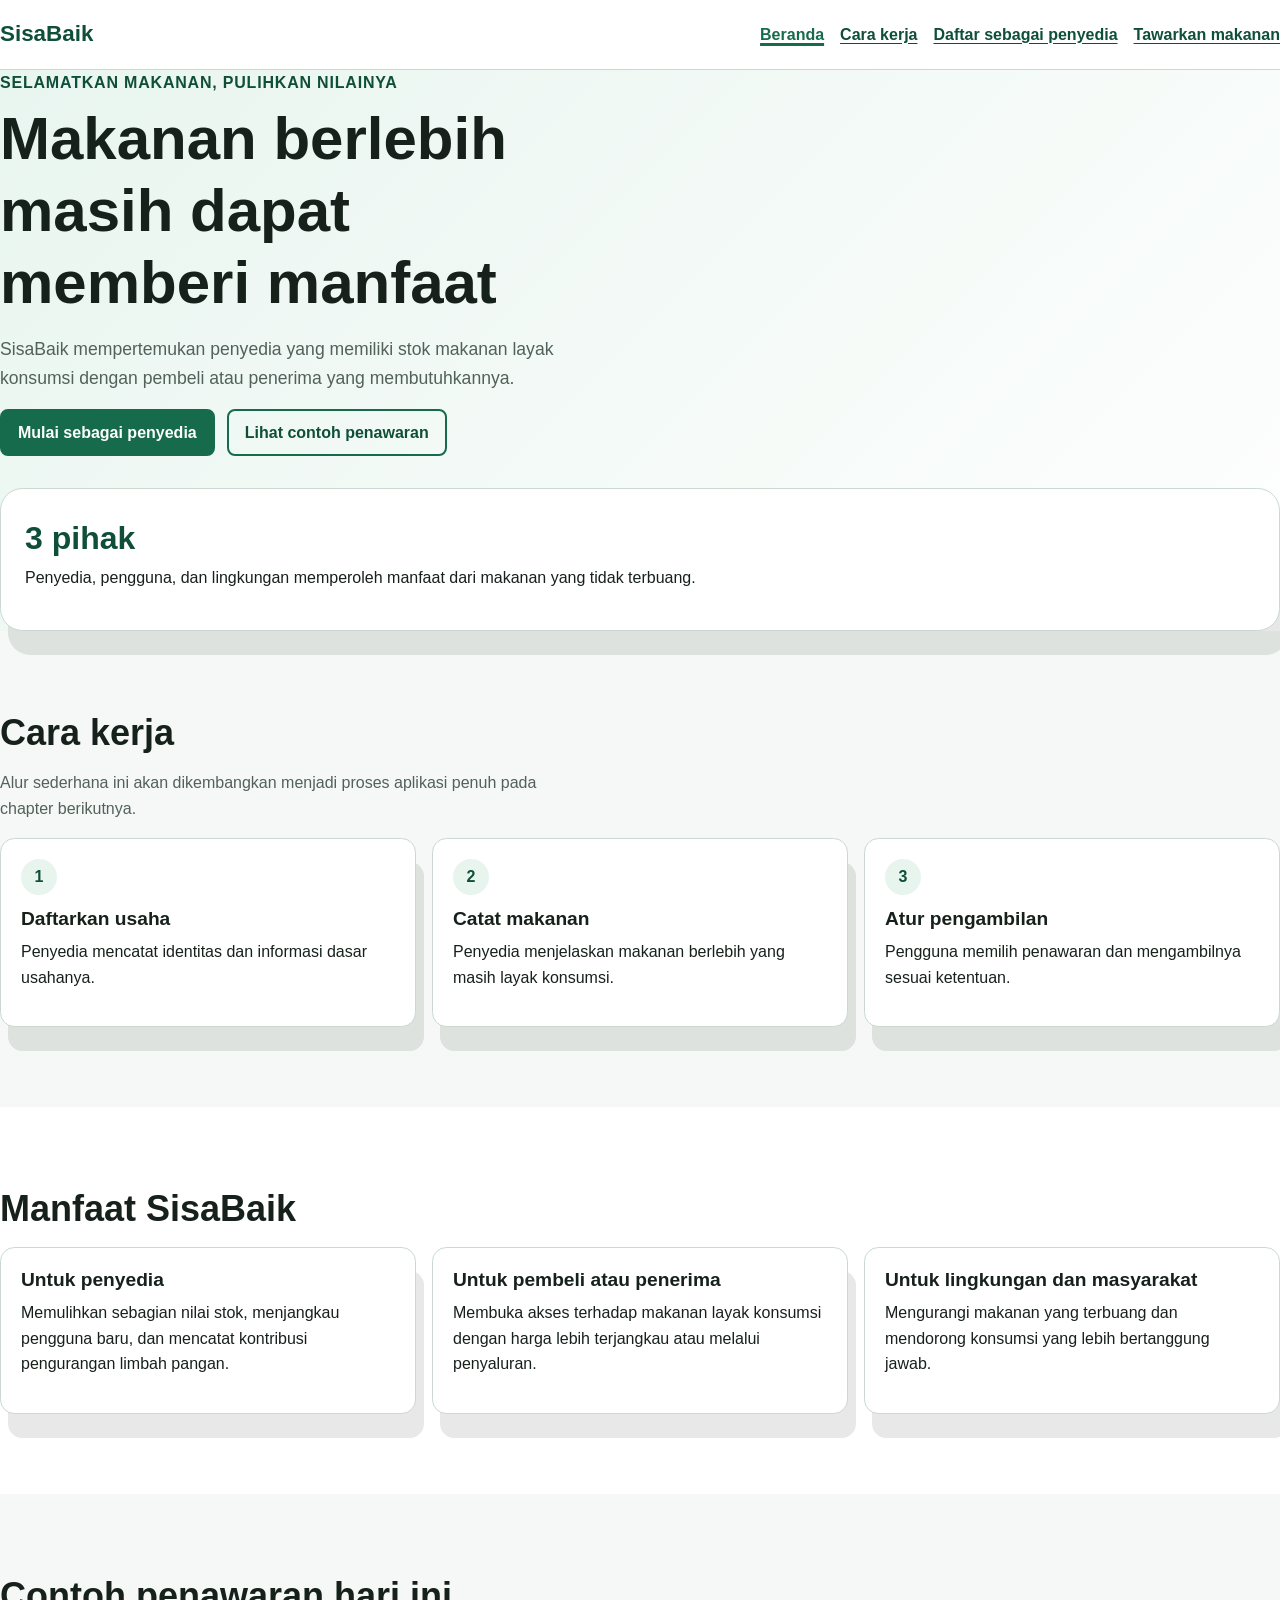
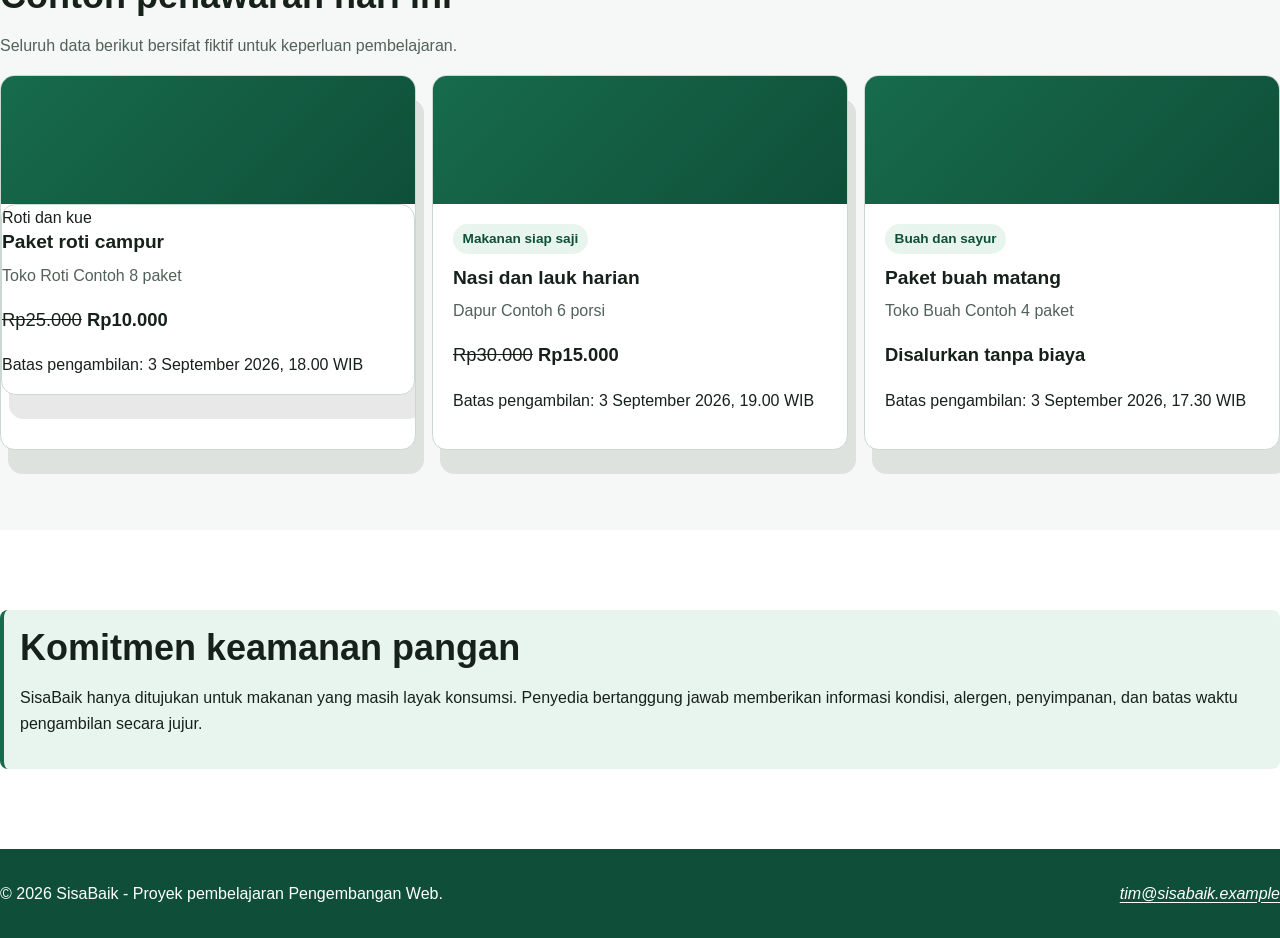
==== commit 4934171b: "style: apply responsive layout to SisaBaik pages" ====
--- a/index.html
+++ b/index.html
@@ -93,7 +93,7 @@
 <div class="offer-grid">
 <article class="offer-card">
 <div class="offer-card_visual" aria-hidden="true"></div>
-content"> <div class="offer-card
+<div class="offer-card
 <span class="badge">Roti dan kue</span>
 <h3>Paket roti campur</h3>
 <p class="offer-card_meta">Toko Roti Contoh <data value="8">8 paket</data></p>
--- a/styles.css
+++ b/styles.css
@@ -278,4 +278,4 @@
 html {
 scroll-behavior: auto;
 }
-}+}
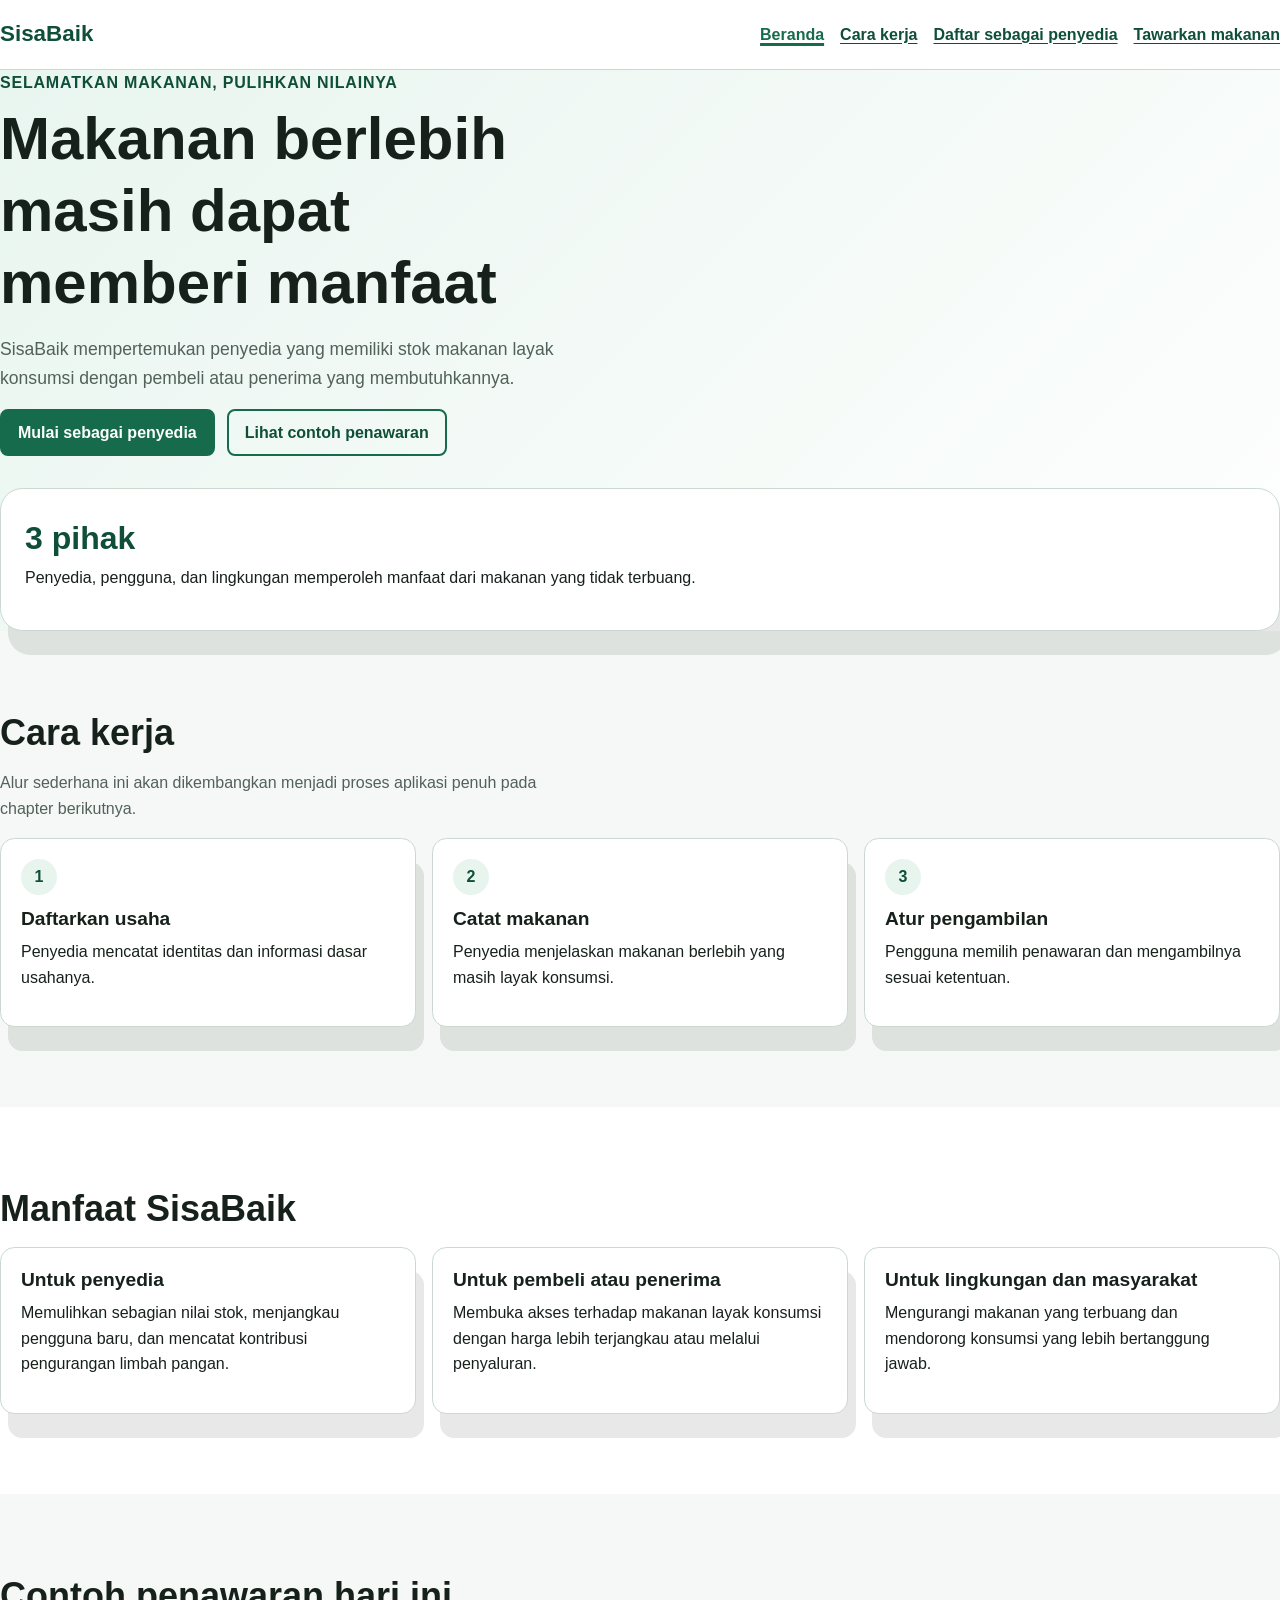
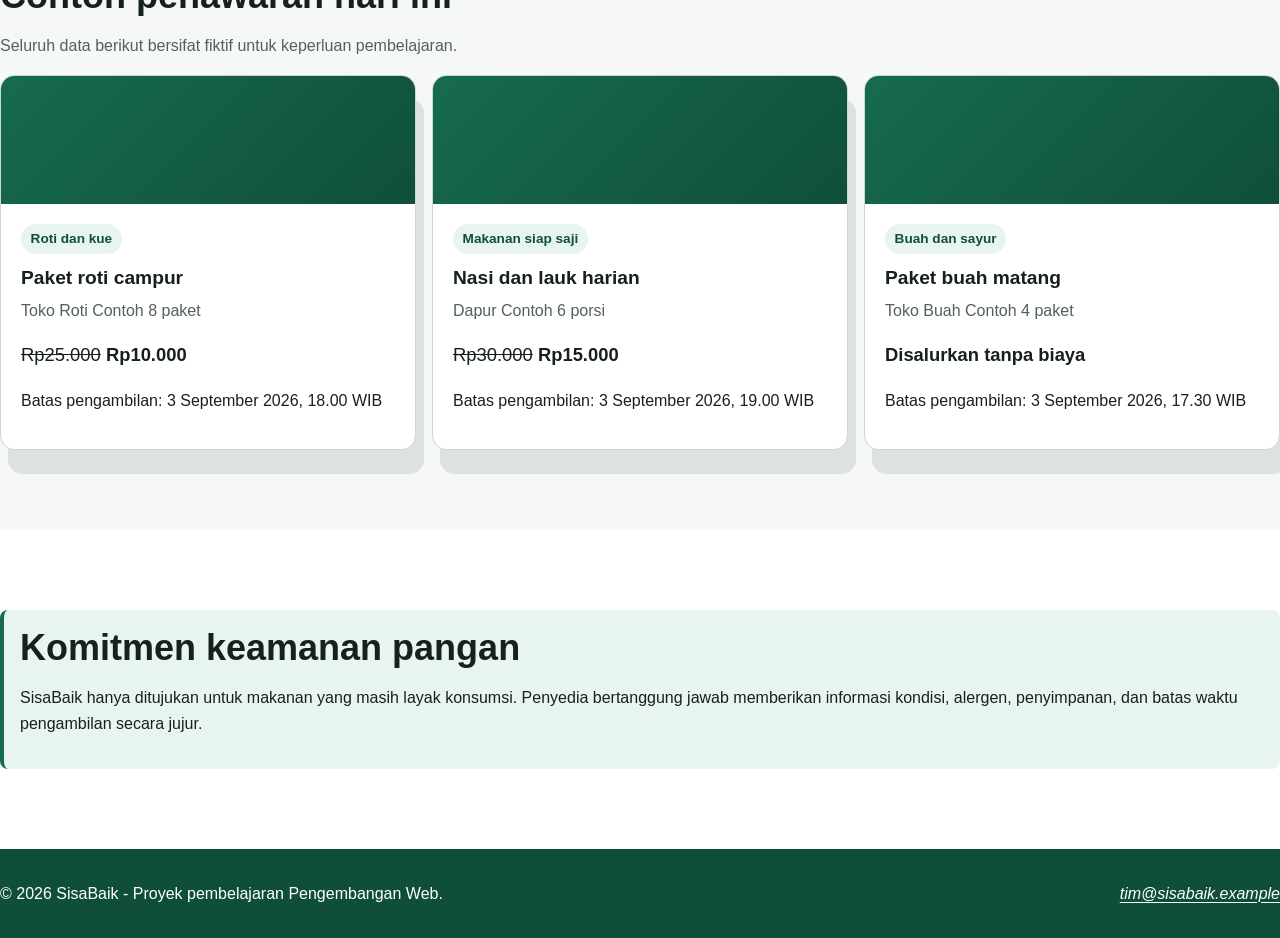
==== commit bc1bc89c: "style: apply responsive layout to SisaBaik pages" ====
--- a/index.html
+++ b/index.html
@@ -93,7 +93,7 @@
 <div class="offer-grid">
 <article class="offer-card">
 <div class="offer-card_visual" aria-hidden="true"></div>
-<div class="offer-card
+<div class="offer-card_content">
 <span class="badge">Roti dan kue</span>
 <h3>Paket roti campur</h3>
 <p class="offer-card_meta">Toko Roti Contoh <data value="8">8 paket</data></p>
